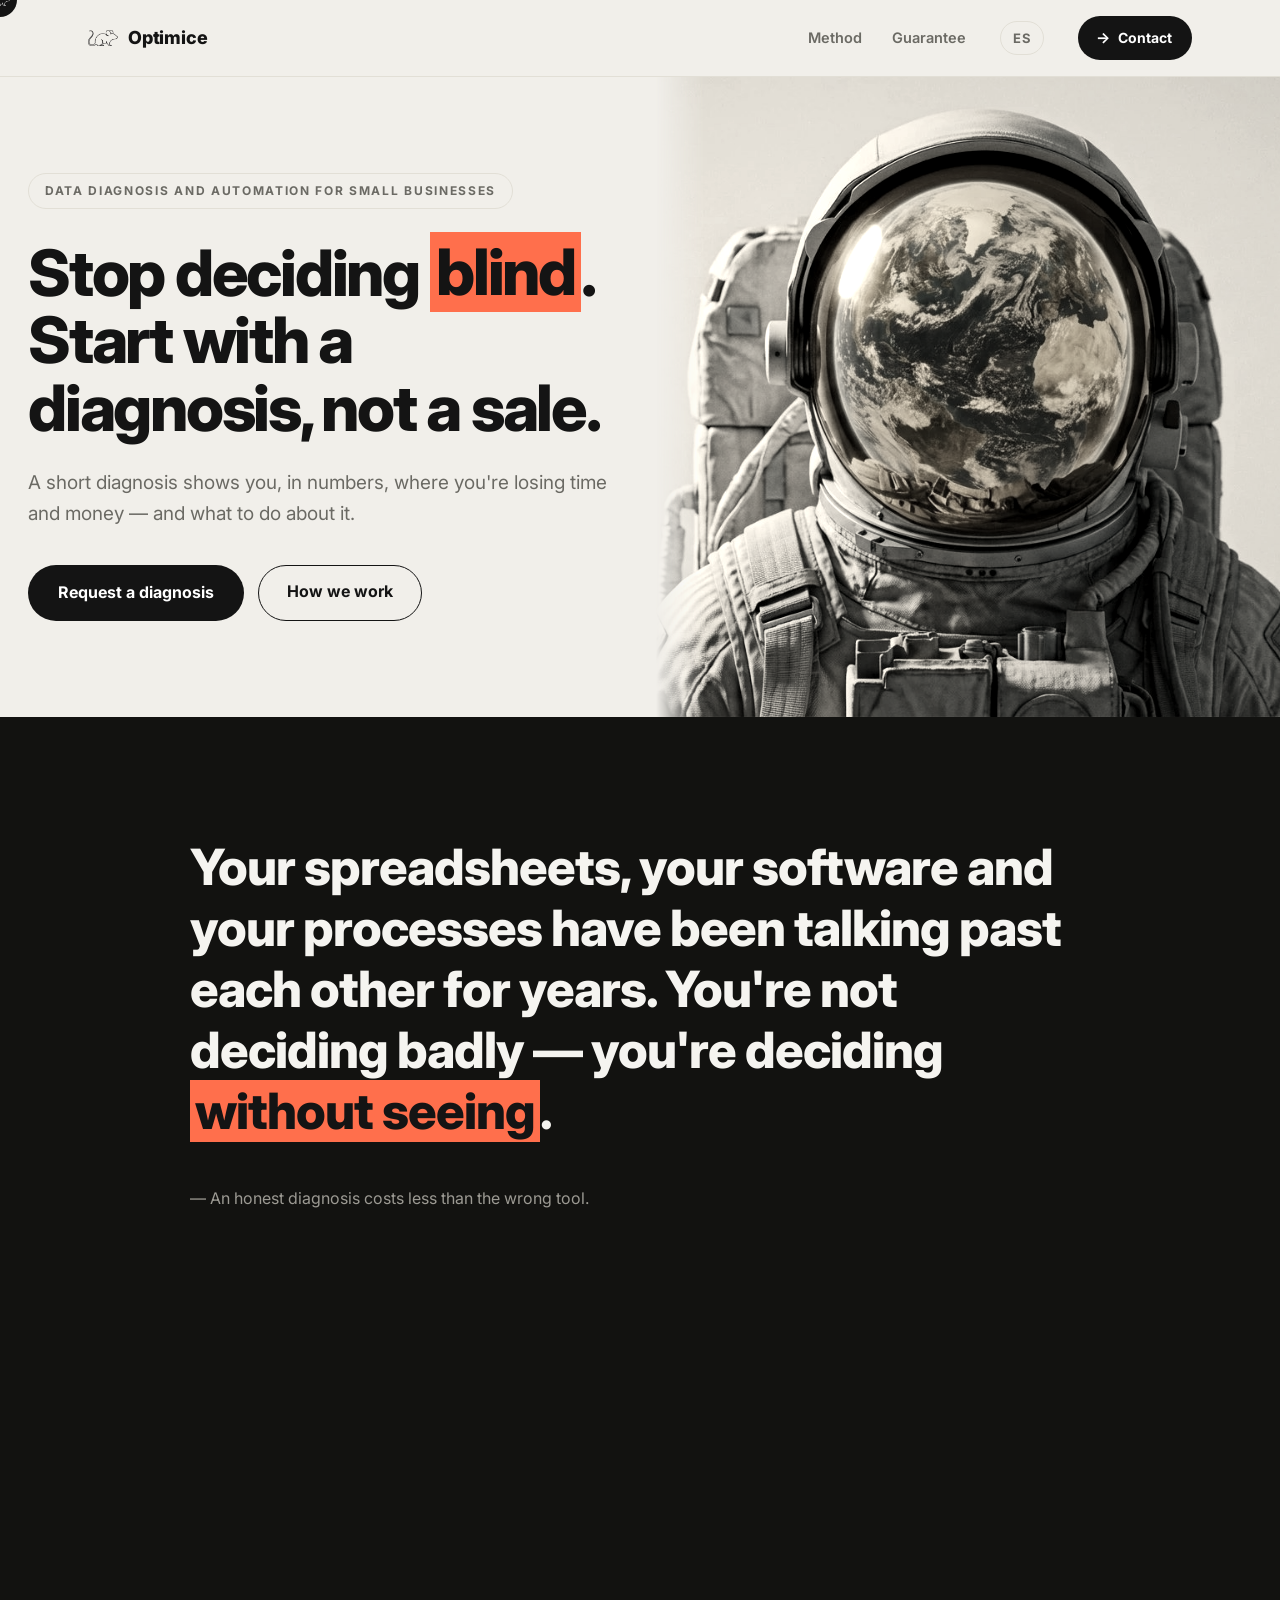
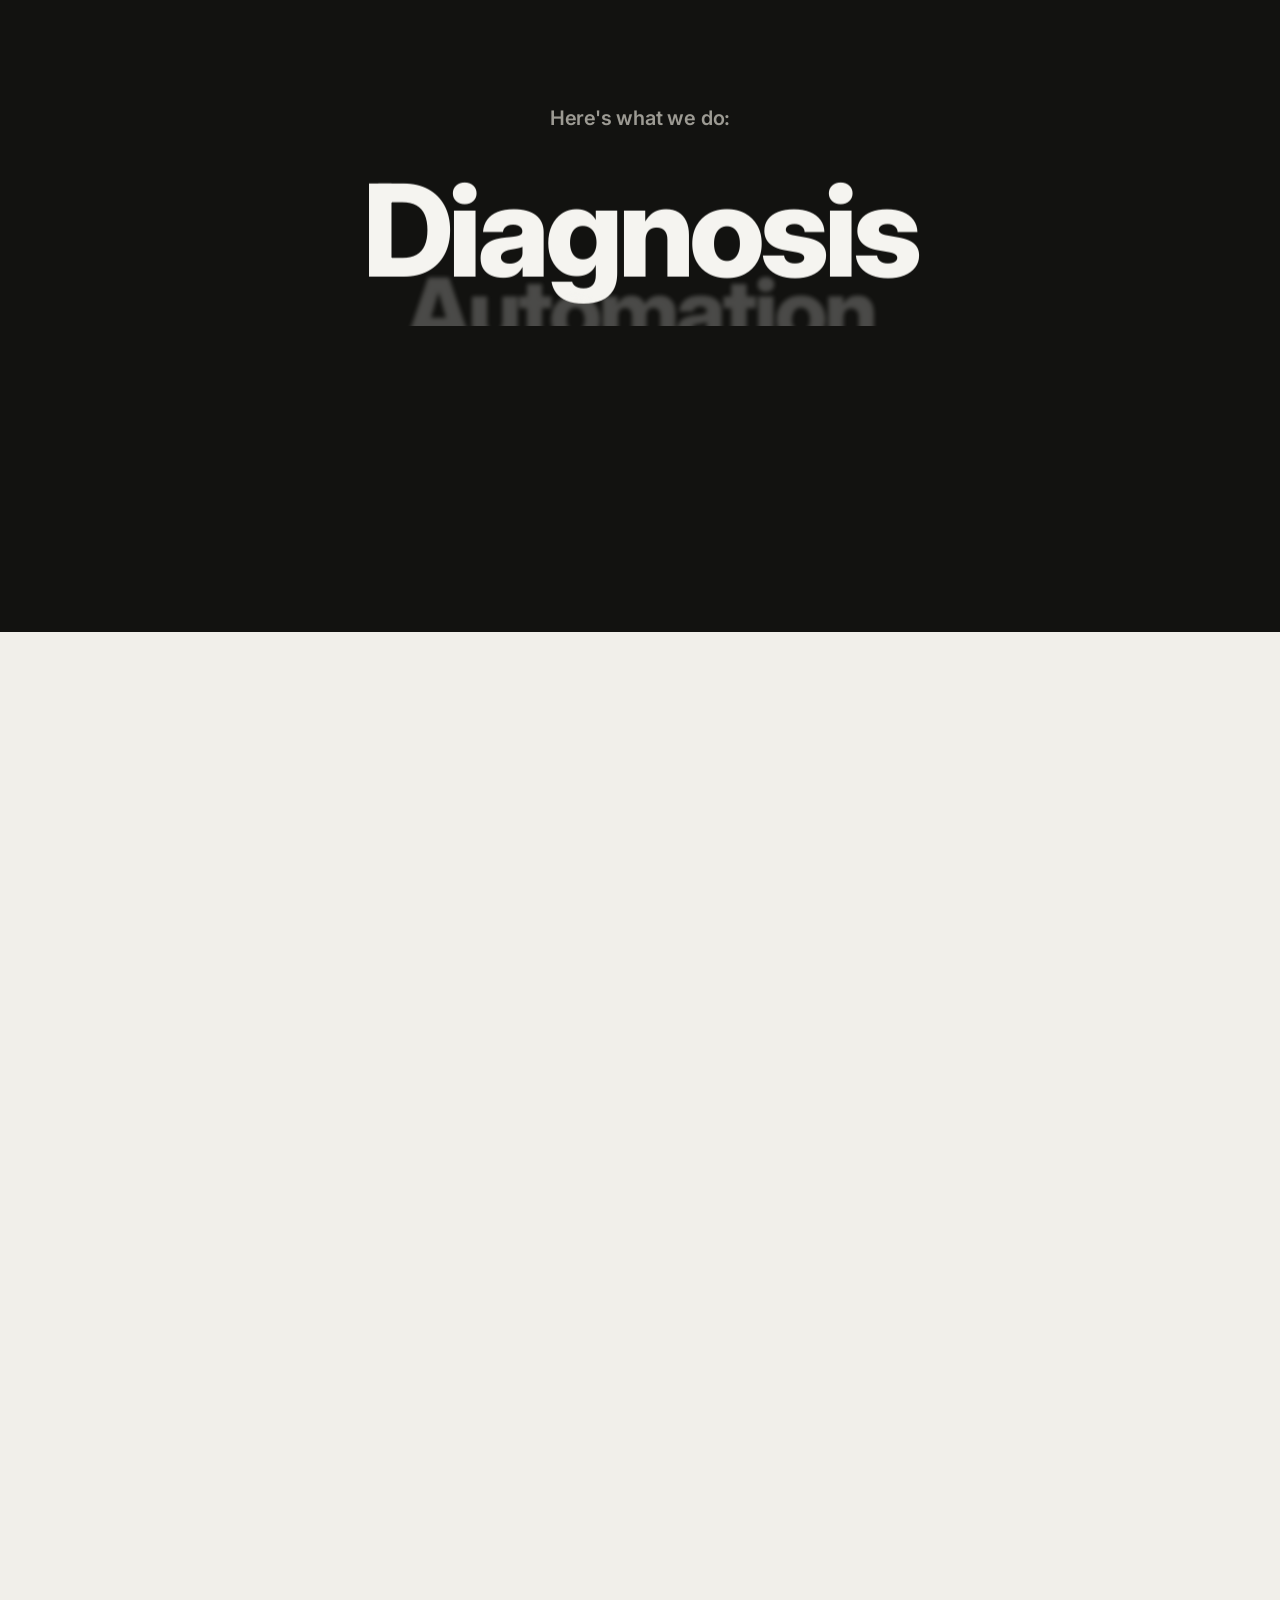
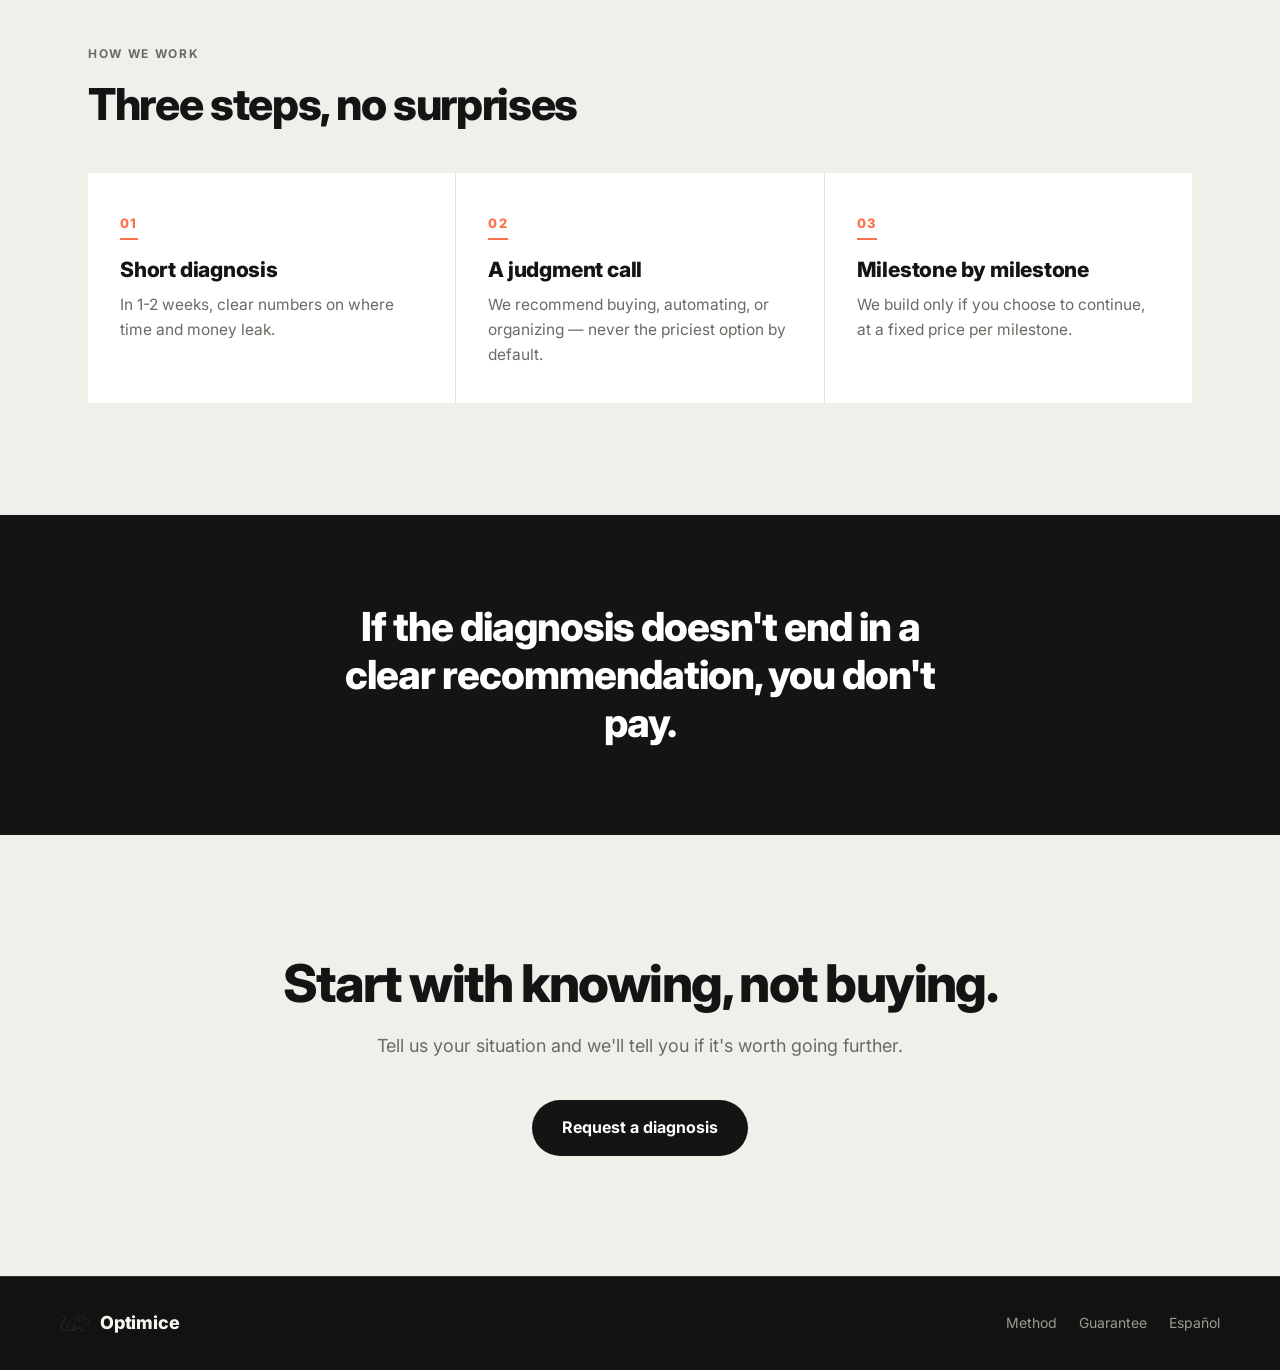
==== en/index.html @ 9dce0c41 "Añadir tema oscuro propio en vez de dejar el auto-invertido del navegador Muchos navegadores móviles" ====
<!DOCTYPE html>
<html lang="en">
<head>
<meta charset="UTF-8">
<meta name="viewport" content="width=device-width, initial-scale=1">
<meta name="color-scheme" content="light dark">
<title>Optimice — decide with data, not guesses</title>
<meta name="description" content="A short diagnosis and data automation for small businesses. We show you, in numbers, where you're losing time and money — and if there's no clear recommendation, you don't pay.">
<link rel="preconnect" href="https://fonts.googleapis.com">
<link rel="preconnect" href="https://fonts.gstatic.com" crossorigin>
<link href="https://fonts.googleapis.com/css2?family=Inter:wght@400;600;800&display=swap" rel="stylesheet">
<link rel="stylesheet" href="../styles.css">
<script src="../script.js" defer></script>
</head>
<body>
<header class="site-header">
  <div class="container header-inner">
    <a class="brand" href="index.html"><img src="../assets/mouse-logo.png" alt=""><span>Optimice</span></a>
    <nav class="nav">
      <div class="nav-links">
        <a href="#method">Method</a>
        <a href="#guarantee">Guarantee</a>
      </div>
      <a class="lang-switch" href="../index.html">ES</a>
      <a class="nav-cta" href="#contact"><span class="arrow">→</span>Contact</a>
    </nav>
  </div>
</header>

<section class="hero">
  <div class="hero-grid">
    <div class="hero-copy-wrap">
      <div class="container">
        <div class="hero-copy">
          <span class="eyebrow">Data diagnosis and automation for small businesses</span>
          <h1>Stop deciding <span class="highlight">blind</span>.<br>Start with a diagnosis, not a sale.</h1>
          <p class="sub">A short diagnosis shows you, in numbers, where you're losing time and money — and what to do about it.</p>
          <div class="hero-ctas">
            <a class="btn" href="#contact">Request a diagnosis</a>
            <a class="btn-outline" href="#method">How we work</a>
          </div>
        </div>
      </div>
    </div>
    <div class="hero-photo-bleed">
      <img class="hero-photo" src="../assets/astronaut.jpg" alt="">
    </div>
  </div>
</section>

<section class="quote">
  <div class="container quote-inner">
    <p class="big">Your spreadsheets, your software and your processes have been talking past each other for years. You're not deciding badly — you're deciding <span class="highlight">without seeing</span>.</p>
    <p class="micro">An honest diagnosis costs less than the wrong tool.</p>
  </div>
</section>

<section class="word-full-scroll">
  <div class="word-full" role="text" aria-label="Here's what we do: Diagnosis, Automation, Judgment, Order, Clear decisions.">
    <p class="word-full-label">Here's what we do:</p>
    <div class="word-full-display" aria-hidden="true">
      <div class="wf-track">
        <span class="wf-item">Diagnosis</span>
        <span class="wf-item">Automation</span>
        <span class="wf-item">Judgment</span>
        <span class="wf-item">Order</span>
        <span class="wf-item">Clear decisions</span>
      </div>
    </div>
  </div>
</section>

<section class="section" id="method">
  <div class="container">
    <p class="kicker">How we work</p>
    <h2>Three steps, no surprises</h2>
    <div class="how-grid">
      <div class="how reveal"><div class="how-n">01</div><h3>Short diagnosis</h3><p>In 1-2 weeks, clear numbers on where time and money leak.</p></div>
      <div class="how reveal"><div class="how-n">02</div><h3>A judgment call</h3><p>We recommend buying, automating, or organizing — never the priciest option by default.</p></div>
      <div class="how reveal"><div class="how-n">03</div><h3>Milestone by milestone</h3><p>We build only if you choose to continue, at a fixed price per milestone.</p></div>
    </div>
  </div>
</section>

<section class="guarantee" id="guarantee">
  <div class="container guarantee-inner">
    <h2>If the diagnosis doesn't end in a clear recommendation, you don't pay.</h2>
  </div>
</section>

<section class="contact" id="contact">
  <div class="container">
    <h2>Start with knowing, not buying.</h2>
    <p class="sub">Tell us your situation and we'll tell you if it's worth going further.</p>
    <a class="btn" href="mailto:CAMBIA-ESTE-EMAIL@optimice.com">Request a diagnosis</a>
  </div>
</section>

<footer class="site-footer">
  <div class="container footer-inner">
    <a class="brand" href="index.html"><img src="../assets/mouse-logo.png" alt=""><span>Optimice</span></a>
    <div class="footer-links">
      <a href="#method">Method</a>
      <a href="#guarantee">Guarantee</a>
      <a href="../index.html">Español</a>
    </div>
  </div>
</footer>

<div class="float-bar float-hidden" id="float-bar">
  <a class="float-btn float-btn-primary" href="https://calendar.app.google/JsAp8YLcphyeCLzh8" target="_blank" rel="noopener"><span class="cta-ico">📅</span>Book a call</a>
  <a class="float-btn float-btn-secondary" href="https://www.linkedin.com/company/CAMBIA-ESTE-PERFIL" target="_blank" rel="noopener"><span class="cta-ico">in</span>LinkedIn</a>
</div>
</body>
</html>
---- styles.css ----
/* Optimice — diagnóstico y automatización de datos para pymes
   Paleta inspirada en b-ta.ai: gris cálido plano, negro casi puro, un único acento coral.
   Sin degradados. Tipografía enorme. Marcador de color en frases clave (no subrayado real,
   efecto "highlighter"). */
:root{
  --paper:#F1EFEA;
  --white:#FFFFFF;
  --ink:#141414;
  --text-mid:#6B6A64;
  --coral:#FF6F4C;
  --coral-ink:#141414;
  --dark:#121210;
  --on-dark:#F5F4F0;
  --on-dark-mid:#9C9A93;
  --line:#E2DFD6;
  --line-dark:rgba(245,244,240,.14);
  --coral-hover:#E85B3A;
  --dark-card:#1C1A17;
}
*{margin:0;padding:0;box-sizing:border-box}
html{-webkit-text-size-adjust:100%;scroll-behavior:smooth;color-scheme:light dark}
body{font-family:"Inter",system-ui,-apple-system,sans-serif;background:var(--paper);color:var(--ink);line-height:1.6;font-size:17px}
a{color:inherit;text-decoration:none}
img{max-width:100%;display:block}
.container{max-width:1160px;margin:0 auto;padding:0 28px}
.highlight{background:var(--coral);color:var(--coral-ink);padding:.02em .1em;box-decoration-break:clone;-webkit-box-decoration-break:clone}

/* ---------- Header ---------- */
.site-header{position:sticky;top:0;z-index:50;background:var(--paper);border-bottom:1px solid var(--line)}
.header-inner{display:flex;align-items:center;justify-content:space-between;height:76px}
.brand{display:flex;align-items:center;gap:10px;font-weight:800;font-size:18px;letter-spacing:-.01em}
.brand img{width:30px;height:auto}
.nav{display:flex;align-items:center;gap:34px}
.nav-links{display:flex;gap:30px}
.nav-links a{font-weight:600;font-size:14.5px;color:var(--text-mid)}
.nav-links a:hover{color:var(--ink)}
.lang-switch{font-weight:700;font-size:13px;letter-spacing:.03em;color:var(--text-mid);border:1.5px solid var(--line);border-radius:999px;padding:6px 12px}
.lang-switch:hover{border-color:var(--ink);color:var(--ink)}
.nav-cta{display:flex;align-items:center;gap:8px;background:var(--ink);color:var(--white);font-weight:700;font-size:14px;padding:10px 20px 10px 18px;border-radius:999px;transition:background .2s}
.nav-cta:hover{background:var(--coral);color:var(--coral-ink)}
.nav-cta .arrow{font-size:15px}

/* ---------- Botones ---------- */
.btn{display:inline-block;background:var(--ink);color:#fff;font-weight:700;font-size:16px;padding:15px 30px;border-radius:999px;transition:background .2s,transform .2s cubic-bezier(.16,1,.3,1)}
.btn:hover{background:var(--coral);color:var(--coral-ink)}
.btn-outline{display:inline-block;font-weight:700;font-size:16px;padding:13.5px 28px;border-radius:999px;border:1.5px solid var(--ink);color:var(--ink);transition:background .2s,color .2s}
.btn-outline:hover{background:var(--ink);color:#fff}

/* ---------- Hero ---------- */
.hero{overflow:hidden}
.hero-grid{display:grid;grid-template-columns:minmax(0,1.05fr) minmax(360px,1fr);align-items:stretch;min-height:640px}
.hero-copy-wrap{display:flex;align-items:center;padding:64px 0}
.hero-copy{max-width:600px}
.eyebrow{display:inline-block;font-size:12px;font-weight:700;letter-spacing:.14em;text-transform:uppercase;color:var(--text-mid);border:1.5px solid var(--line);border-radius:999px;padding:7px 16px;margin-bottom:30px}
.hero h1{font-weight:800;font-size:64px;line-height:1.06;letter-spacing:-.035em;margin-bottom:26px}
.hero .sub{font-size:19px;color:var(--text-mid);max-width:50ch;margin-bottom:36px}
.hero-ctas{display:flex;gap:14px;flex-wrap:wrap}
.hero-photo-bleed{position:relative;overflow:hidden;background:var(--paper)}
.hero-photo{width:100%;height:100%;object-fit:cover;position:absolute;inset:0;filter:grayscale(.85) sepia(.15) contrast(1.08) brightness(1.03);
  mask-image:linear-gradient(to right,transparent 0,black 48px);-webkit-mask-image:linear-gradient(to right,transparent 0,black 48px)}

/* ---------- Cursor personalizado: logotipo circular del ratón ---------- */
.cursor-logo{position:fixed;top:0;left:0;pointer-events:none;z-index:9997;width:34px;height:34px;border-radius:50%;
  transform:translate(-50%,-50%);background:var(--ink);
  transition:transform .3s cubic-bezier(.34,1.56,.64,1),background .2s,width .25s,height .25s}
.cursor-logo::after{content:"";position:absolute;inset:7px;background-color:#fff;
  -webkit-mask:url("assets/mouse-logo.png") center/contain no-repeat;mask:url("assets/mouse-logo.png") center/contain no-repeat;
  transition:background-color .2s}
.cursor-logo.on-dark{background:var(--coral)}
.cursor-logo.on-dark::after{background-color:var(--ink)}
.cursor-logo.hovering{transform:translate(-50%,-50%) scale(1.7) rotate(-10deg)}
body.has-custom-cursor,body.has-custom-cursor a,body.has-custom-cursor button{cursor:none}

/* ---------- Sección oscura: frase-cita ---------- */
.quote{background:var(--dark);color:var(--on-dark)}
.quote-inner{padding:120px 0;max-width:900px}
.quote p.big{font-weight:800;font-size:clamp(30px,4.4vw,50px);line-height:1.22;letter-spacing:-.02em;margin-bottom:44px}
.quote .micro{font-size:16px;color:var(--on-dark-mid);max-width:56ch}
.quote .micro::before{content:"— "}

/* ---------- Carrusel de palabras a pantalla completa (scrubbing con el scroll) ---------- */
.word-full-scroll{height:200vh;position:relative}
.word-full{position:sticky;top:0;height:100vh;height:100dvh;background:var(--dark);color:var(--on-dark);display:flex;flex-direction:column;
  align-items:center;justify-content:center;text-align:center;overflow:hidden;padding:88px 24px 24px}
.word-full-label{font-size:clamp(15px,2vw,20px);font-weight:600;color:var(--on-dark-mid);letter-spacing:-.01em;margin-bottom:2px}
.word-full-display{position:relative;width:100%;height:min(24vh,190px);overflow:hidden}
.wf-track{position:relative;width:100%;height:100%}
.wf-item{position:absolute;left:0;right:0;top:50%;text-align:center;white-space:nowrap;font-weight:800;letter-spacing:-.04em;
  font-size:clamp(42px,11vw,130px);color:var(--on-dark);will-change:transform,opacity,filter}
.word-full.wf-static .wf-item{transform:translateY(-50%) !important;opacity:1 !important;filter:none !important}
.word-full.wf-static .wf-item:not(:first-child){display:none}

/* ---------- Secciones ---------- */
.section{padding:112px 0}
.section.alt{background:var(--white);border-top:1px solid var(--line);border-bottom:1px solid var(--line)}
.kicker{font-size:12px;font-weight:700;letter-spacing:.14em;text-transform:uppercase;color:var(--text-mid);margin-bottom:16px}
.section h2{font-weight:800;font-size:44px;letter-spacing:-.03em;line-height:1.14;margin-bottom:16px;max-width:20ch}

/* ---------- Método ---------- */
.how-grid{display:grid;grid-template-columns:repeat(3,1fr);gap:1px;margin-top:44px;background:var(--line)}
.how{background:#fff;padding:36px 32px}
.how-n{display:inline-block;font-weight:800;font-size:13px;letter-spacing:.1em;color:var(--coral);margin-bottom:16px;
  border-bottom:2px solid var(--coral);padding-bottom:4px}
.how h3{font-weight:800;font-size:21px;letter-spacing:-.01em;margin-bottom:10px;line-height:1.3}
.how p{font-size:15.5px;color:var(--text-mid)}

/* ---------- Garantía ---------- */
.guarantee{background:var(--ink);color:var(--white)}
.guarantee-inner{padding:88px 0;text-align:center}
.guarantee h2{font-weight:800;font-size:clamp(28px,3.6vw,40px);letter-spacing:-.025em;line-height:1.2;max-width:22ch;margin:0 auto}

/* ---------- Contacto ---------- */
.contact{padding:120px 0;text-align:center}
.contact h2{font-weight:800;font-size:clamp(34px,4.6vw,52px);letter-spacing:-.03em;line-height:1.12;margin-bottom:18px}
.contact .sub{font-size:18px;color:var(--text-mid);margin-bottom:40px;max-width:52ch;margin-left:auto;margin-right:auto}

/* ---------- Footer ---------- */
.site-footer{background:var(--dark);color:var(--on-dark-mid);border-top:1px solid var(--line-dark)}
.footer-inner{display:flex;align-items:center;justify-content:space-between;gap:20px;padding:32px 0;font-size:14px;flex-wrap:wrap}
.footer-inner .brand{color:var(--on-dark)}
.footer-links{display:flex;gap:22px}
.footer-links a:hover{color:var(--on-dark)}

/* ---------- Barra flotante (siempre visible: llamada + LinkedIn) ---------- */
.float-bar{position:fixed;left:50%;bottom:20px;transform:translateX(-50%);z-index:60;display:flex;gap:8px;
  background:rgba(18,18,16,.72);backdrop-filter:blur(16px) saturate(160%);-webkit-backdrop-filter:blur(16px) saturate(160%);
  border:1px solid rgba(255,255,255,.14);padding:7px;border-radius:999px;box-shadow:0 12px 32px -10px rgba(0,0,0,.5);
  transition:opacity .3s ease,transform .3s ease}
.float-bar.float-hidden{opacity:0;transform:translateX(-50%) translateY(16px);pointer-events:none}
.float-btn{display:flex;align-items:center;gap:7px;padding:11px 18px;border-radius:999px;font-weight:700;font-size:14px;white-space:nowrap;transition:background .2s,color .2s,transform .2s}
.float-btn-primary{background:var(--coral);color:var(--coral-ink);box-shadow:0 4px 16px -4px rgba(255,111,76,.55)}
.float-btn-primary:hover{background:var(--coral-hover);color:var(--coral-ink);transform:translateY(-1px)}
.float-btn-secondary{color:var(--on-dark)}
.float-btn-secondary:hover{background:rgba(255,255,255,.12);color:#fff}
.float-btn .cta-ico{font-size:14px;width:20px;height:20px;border-radius:50%;display:flex;align-items:center;justify-content:center}
.float-btn-secondary .cta-ico{border:1.5px solid rgba(255,255,255,.4);font-size:11px}

/* ---------- Reveal / transición de sección ---------- */
.reveal{opacity:0;transform:translateY(22px) scale(.985);filter:blur(4px);transition:opacity .7s cubic-bezier(.16,1,.3,1),transform .7s cubic-bezier(.16,1,.3,1),filter .7s cubic-bezier(.16,1,.3,1)}
.reveal.in{opacity:1;transform:none;filter:blur(0)}
.sec-fade{opacity:0;transform:translateY(34px) scale(.978);transition:opacity 1s cubic-bezier(.16,1,.3,1),transform 1s cubic-bezier(.16,1,.3,1)}
.sec-fade.sec-in{opacity:1;transform:none}

@media (prefers-reduced-motion:reduce){
  .reveal{opacity:1;transform:none;filter:none;transition:none}
  .sec-fade{opacity:1;transform:none;transition:none}
  .btn,.btn-outline{transition:none}
}

/* ---------- Responsive ---------- */
@media (max-width:900px){
  .hero-grid{grid-template-columns:1fr 34%;min-height:460px}
  .hero-copy-wrap{padding:48px 0}
  .hero h1{font-size:42px}
  .hero-photo{object-position:38% center}
  .how-grid{grid-template-columns:1fr 1fr}
  .nav-links{display:none}
}
@media (max-width:680px){
  .hero-grid{grid-template-columns:1fr 34%;min-height:400px}
  .hero-copy-wrap{padding:36px 0}
  .hero h1{font-size:32px}
  .hero .sub{font-size:16px}
  .hero-ctas{flex-direction:column;align-items:flex-start}
  .section{padding:64px 0}
  .section h2{font-size:28px}
  .how-grid{grid-template-columns:1fr}
  .quote-inner{padding:72px 0}
  .quote p.big{font-size:26px}
  .contact{padding:72px 0}
  .contact h2{font-size:30px}
  .guarantee-inner{padding:56px 0}
}

/* ---------- Modo oscuro (tema propio, no el auto-invertido del navegador) ---------- */
@media (prefers-color-scheme:dark){
  body{background:var(--dark);color:var(--on-dark)}
  .site-header{background:var(--dark);border-bottom-color:var(--line-dark)}
  .nav-links a{color:var(--on-dark-mid)}
  .nav-links a:hover{color:var(--on-dark)}
  .lang-switch{border-color:var(--line-dark);color:var(--on-dark-mid)}
  .lang-switch:hover{border-color:var(--on-dark);color:var(--on-dark)}
  .nav-cta{background:var(--on-dark);color:var(--ink)}
  .nav-cta:hover{background:var(--coral);color:var(--coral-ink)}
  .btn{background:var(--on-dark);color:var(--ink)}
  .btn:hover{background:var(--coral);color:var(--coral-ink)}
  .btn-outline{border-color:var(--line-dark);color:var(--on-dark)}
  .btn-outline:hover{background:var(--on-dark);color:var(--ink)}
  .eyebrow{border-color:var(--line-dark);color:var(--on-dark-mid)}
  .hero .sub{color:var(--on-dark-mid)}
  .hero-photo-bleed{background:var(--dark)}
  .section.alt{background:var(--dark-card);border-top-color:var(--line-dark);border-bottom-color:var(--line-dark)}
  .kicker{color:var(--on-dark-mid)}
  .how-grid{background:var(--line-dark)}
  .how{background:var(--dark-card)}
  .how p{color:var(--on-dark-mid)}
  .guarantee{background:var(--dark-card)}
  .contact .sub{color:var(--on-dark-mid)}
  .site-footer{background:var(--dark)}
  .cursor-logo{background:var(--on-dark)}
  .cursor-logo::after{background-color:var(--ink)}
  .cursor-logo.on-dark::after{background-color:var(--ink)}
}
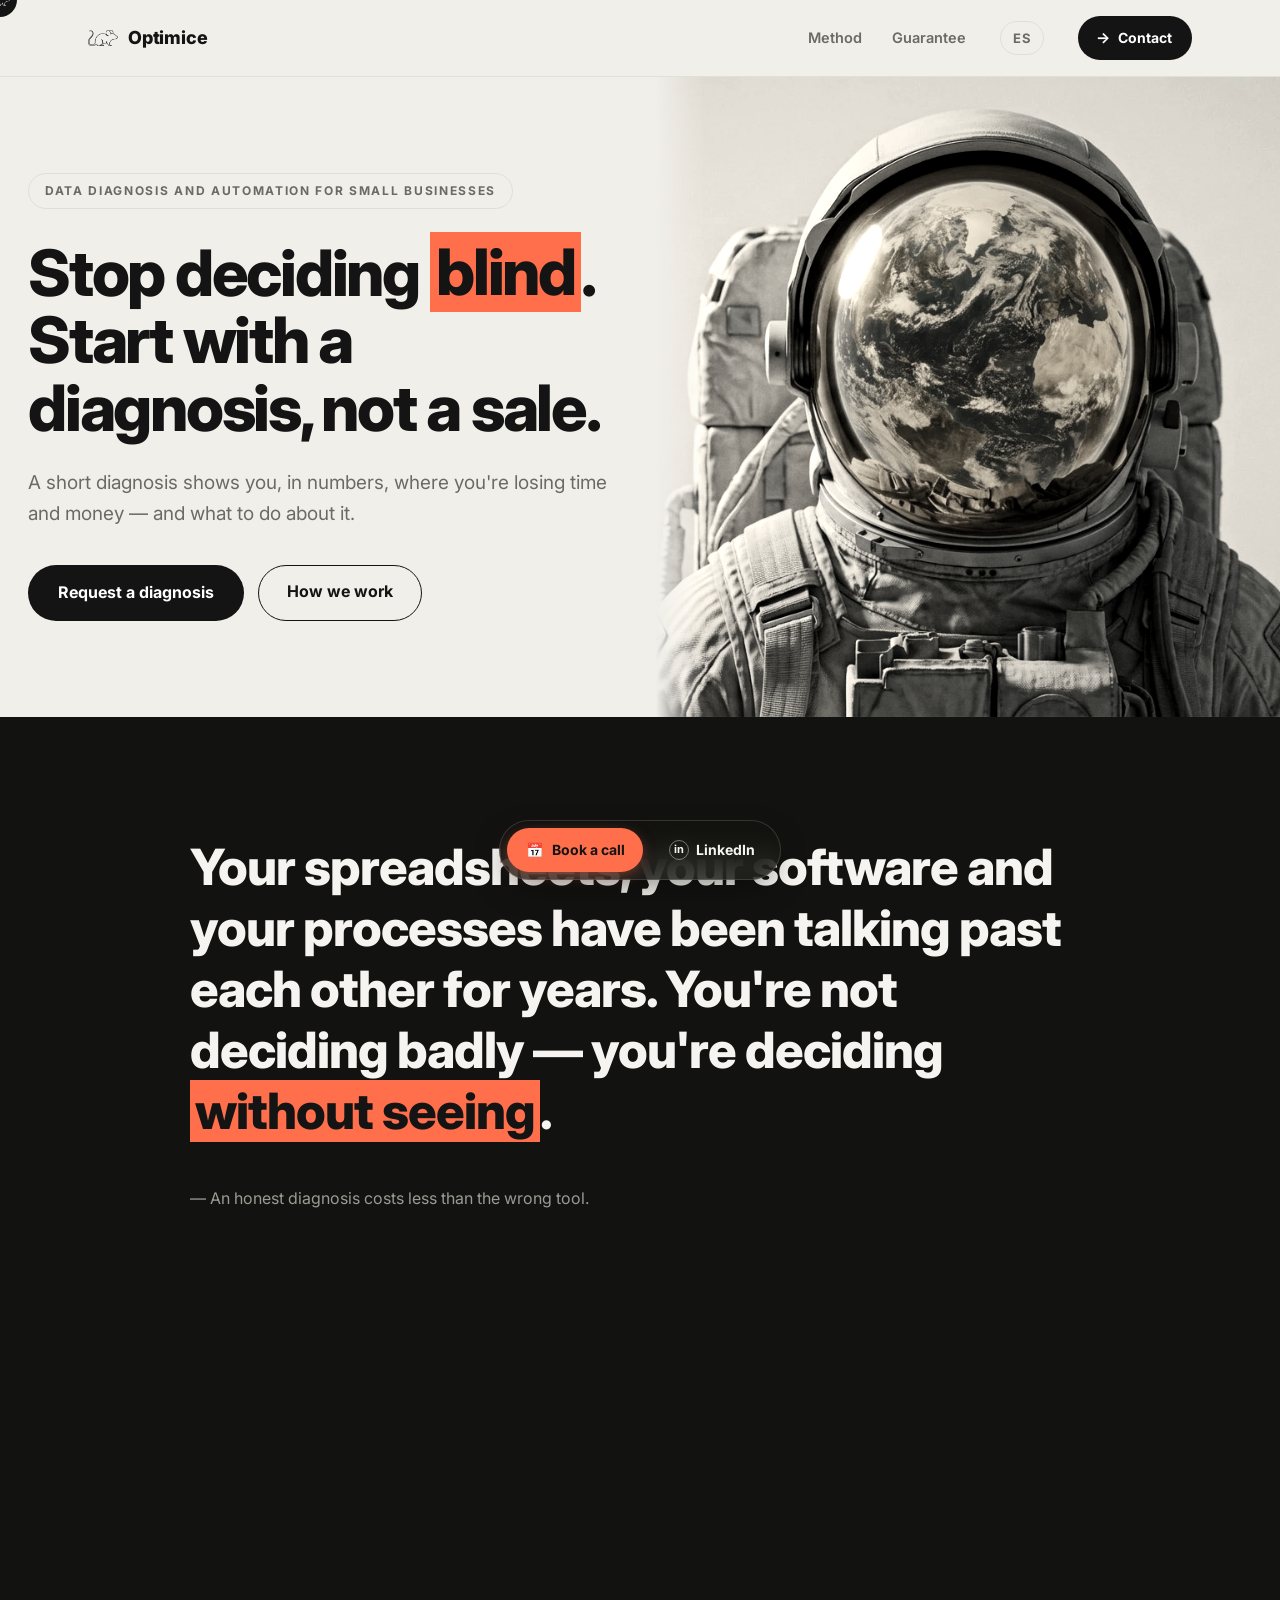
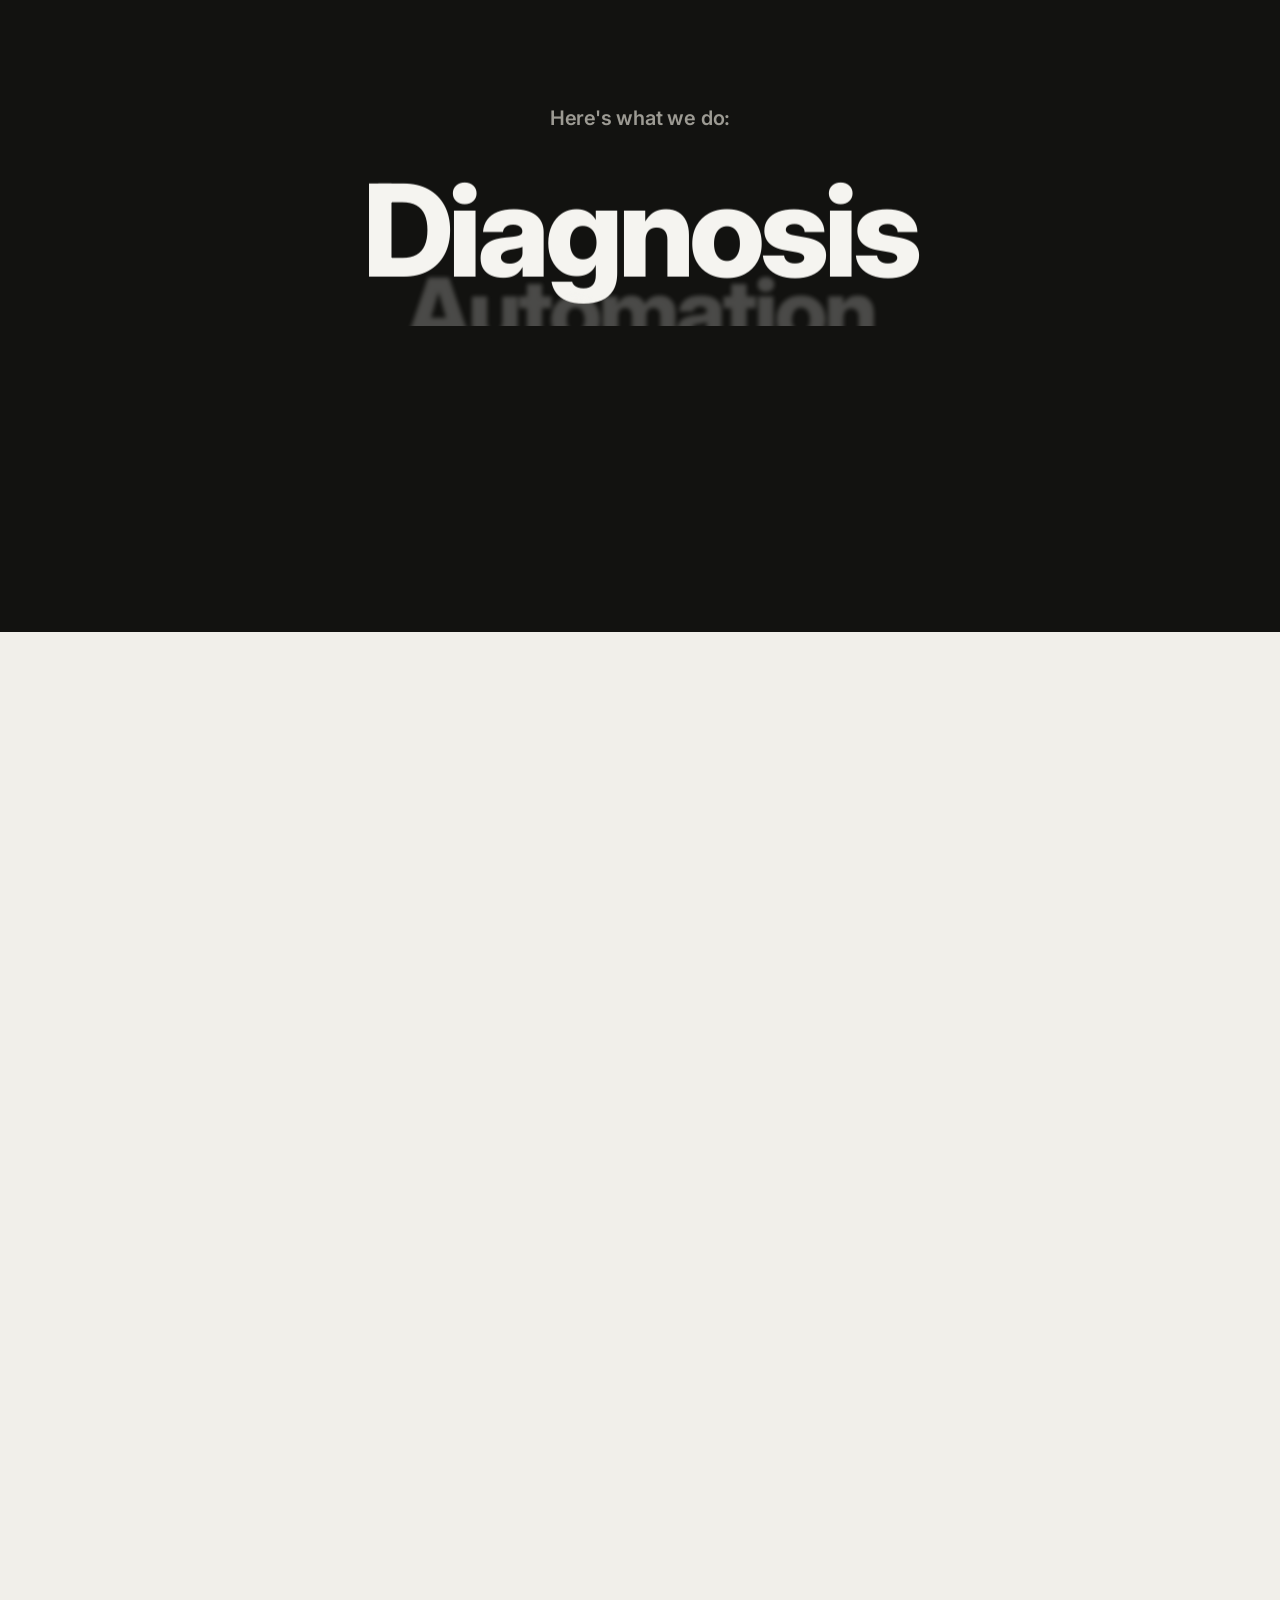
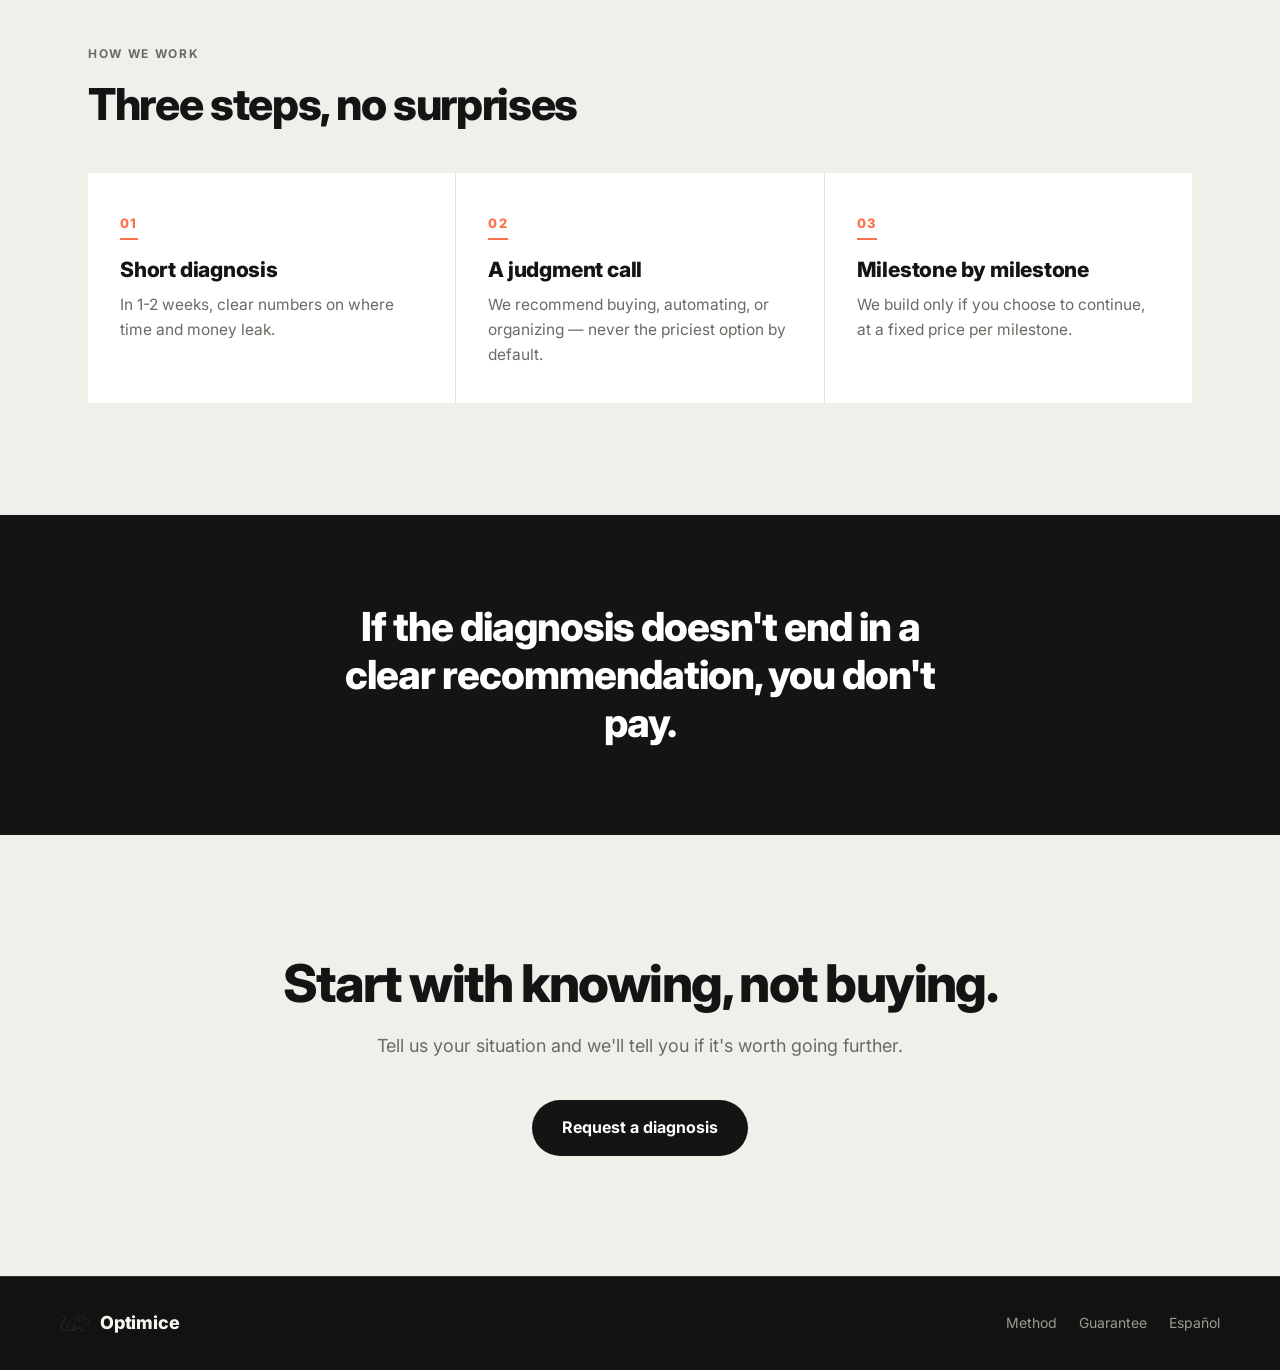
==== commit 32194874: "Forzar tema claro siempre (quitar modo oscuro) con color-scheme:only light Decisión de Alberto: la w" ====
--- a/en/index.html
+++ b/en/index.html
@@ -3,7 +3,7 @@
 <head>
 <meta charset="UTF-8">
 <meta name="viewport" content="width=device-width, initial-scale=1">
-<meta name="color-scheme" content="light dark">
+<meta name="color-scheme" content="only light">
 <title>Optimice — decide with data, not guesses</title>
 <meta name="description" content="A short diagnosis and data automation for small businesses. We show you, in numbers, where you're losing time and money — and if there's no clear recommendation, you don't pay.">
 <link rel="preconnect" href="https://fonts.googleapis.com">
--- a/styles.css
+++ b/styles.css
@@ -15,10 +15,9 @@
   --line:#E2DFD6;
   --line-dark:rgba(245,244,240,.14);
   --coral-hover:#E85B3A;
-  --dark-card:#1C1A17;
 }
 *{margin:0;padding:0;box-sizing:border-box}
-html{-webkit-text-size-adjust:100%;scroll-behavior:smooth;color-scheme:light dark}
+html{-webkit-text-size-adjust:100%;scroll-behavior:smooth;color-scheme:only light}
 body{font-family:"Inter",system-ui,-apple-system,sans-serif;background:var(--paper);color:var(--ink);line-height:1.6;font-size:17px}
 a{color:inherit;text-decoration:none}
 img{max-width:100%;display:block}
@@ -171,33 +170,3 @@
   .contact h2{font-size:30px}
   .guarantee-inner{padding:56px 0}
 }
-
-/* ---------- Modo oscuro (tema propio, no el auto-invertido del navegador) ---------- */
-@media (prefers-color-scheme:dark){
-  body{background:var(--dark);color:var(--on-dark)}
-  .site-header{background:var(--dark);border-bottom-color:var(--line-dark)}
-  .nav-links a{color:var(--on-dark-mid)}
-  .nav-links a:hover{color:var(--on-dark)}
-  .lang-switch{border-color:var(--line-dark);color:var(--on-dark-mid)}
-  .lang-switch:hover{border-color:var(--on-dark);color:var(--on-dark)}
-  .nav-cta{background:var(--on-dark);color:var(--ink)}
-  .nav-cta:hover{background:var(--coral);color:var(--coral-ink)}
-  .btn{background:var(--on-dark);color:var(--ink)}
-  .btn:hover{background:var(--coral);color:var(--coral-ink)}
-  .btn-outline{border-color:var(--line-dark);color:var(--on-dark)}
-  .btn-outline:hover{background:var(--on-dark);color:var(--ink)}
-  .eyebrow{border-color:var(--line-dark);color:var(--on-dark-mid)}
-  .hero .sub{color:var(--on-dark-mid)}
-  .hero-photo-bleed{background:var(--dark)}
-  .section.alt{background:var(--dark-card);border-top-color:var(--line-dark);border-bottom-color:var(--line-dark)}
-  .kicker{color:var(--on-dark-mid)}
-  .how-grid{background:var(--line-dark)}
-  .how{background:var(--dark-card)}
-  .how p{color:var(--on-dark-mid)}
-  .guarantee{background:var(--dark-card)}
-  .contact .sub{color:var(--on-dark-mid)}
-  .site-footer{background:var(--dark)}
-  .cursor-logo{background:var(--on-dark)}
-  .cursor-logo::after{background-color:var(--ink)}
-  .cursor-logo.on-dark::after{background-color:var(--ink)}
-}
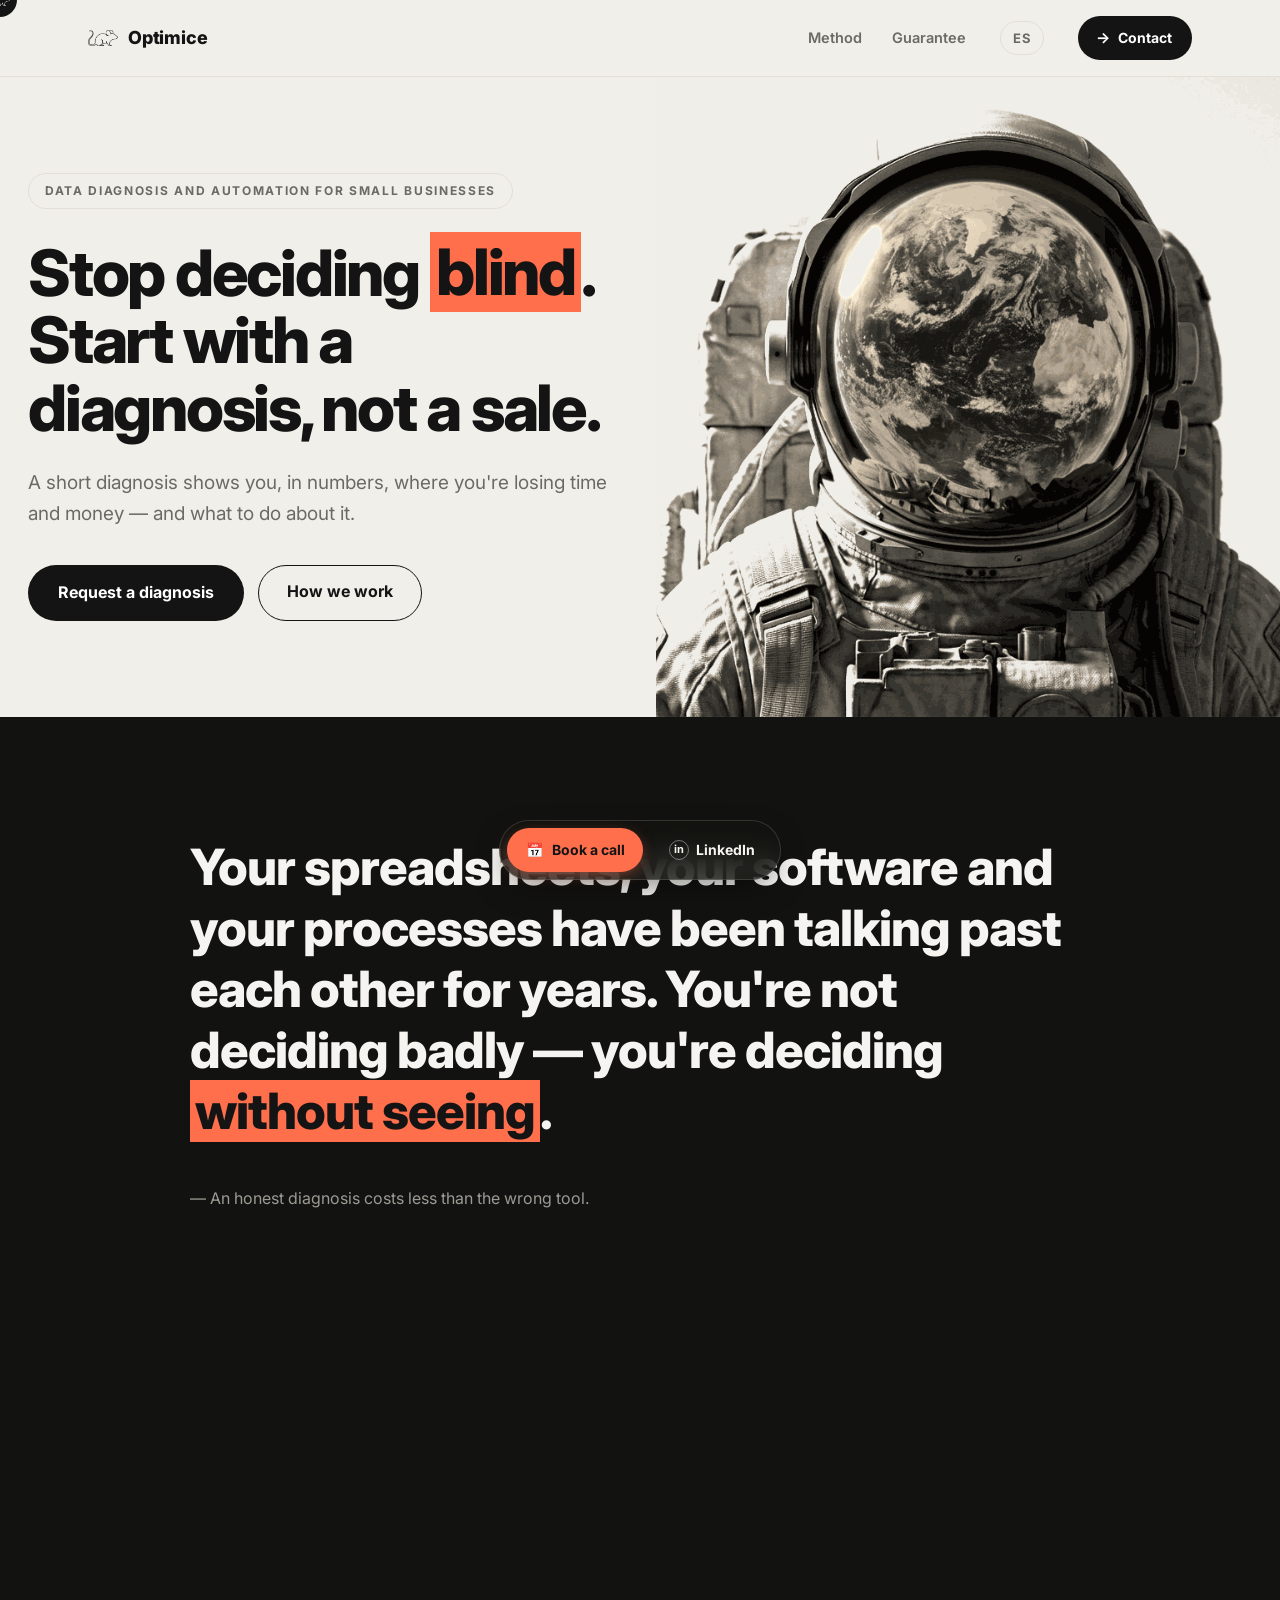
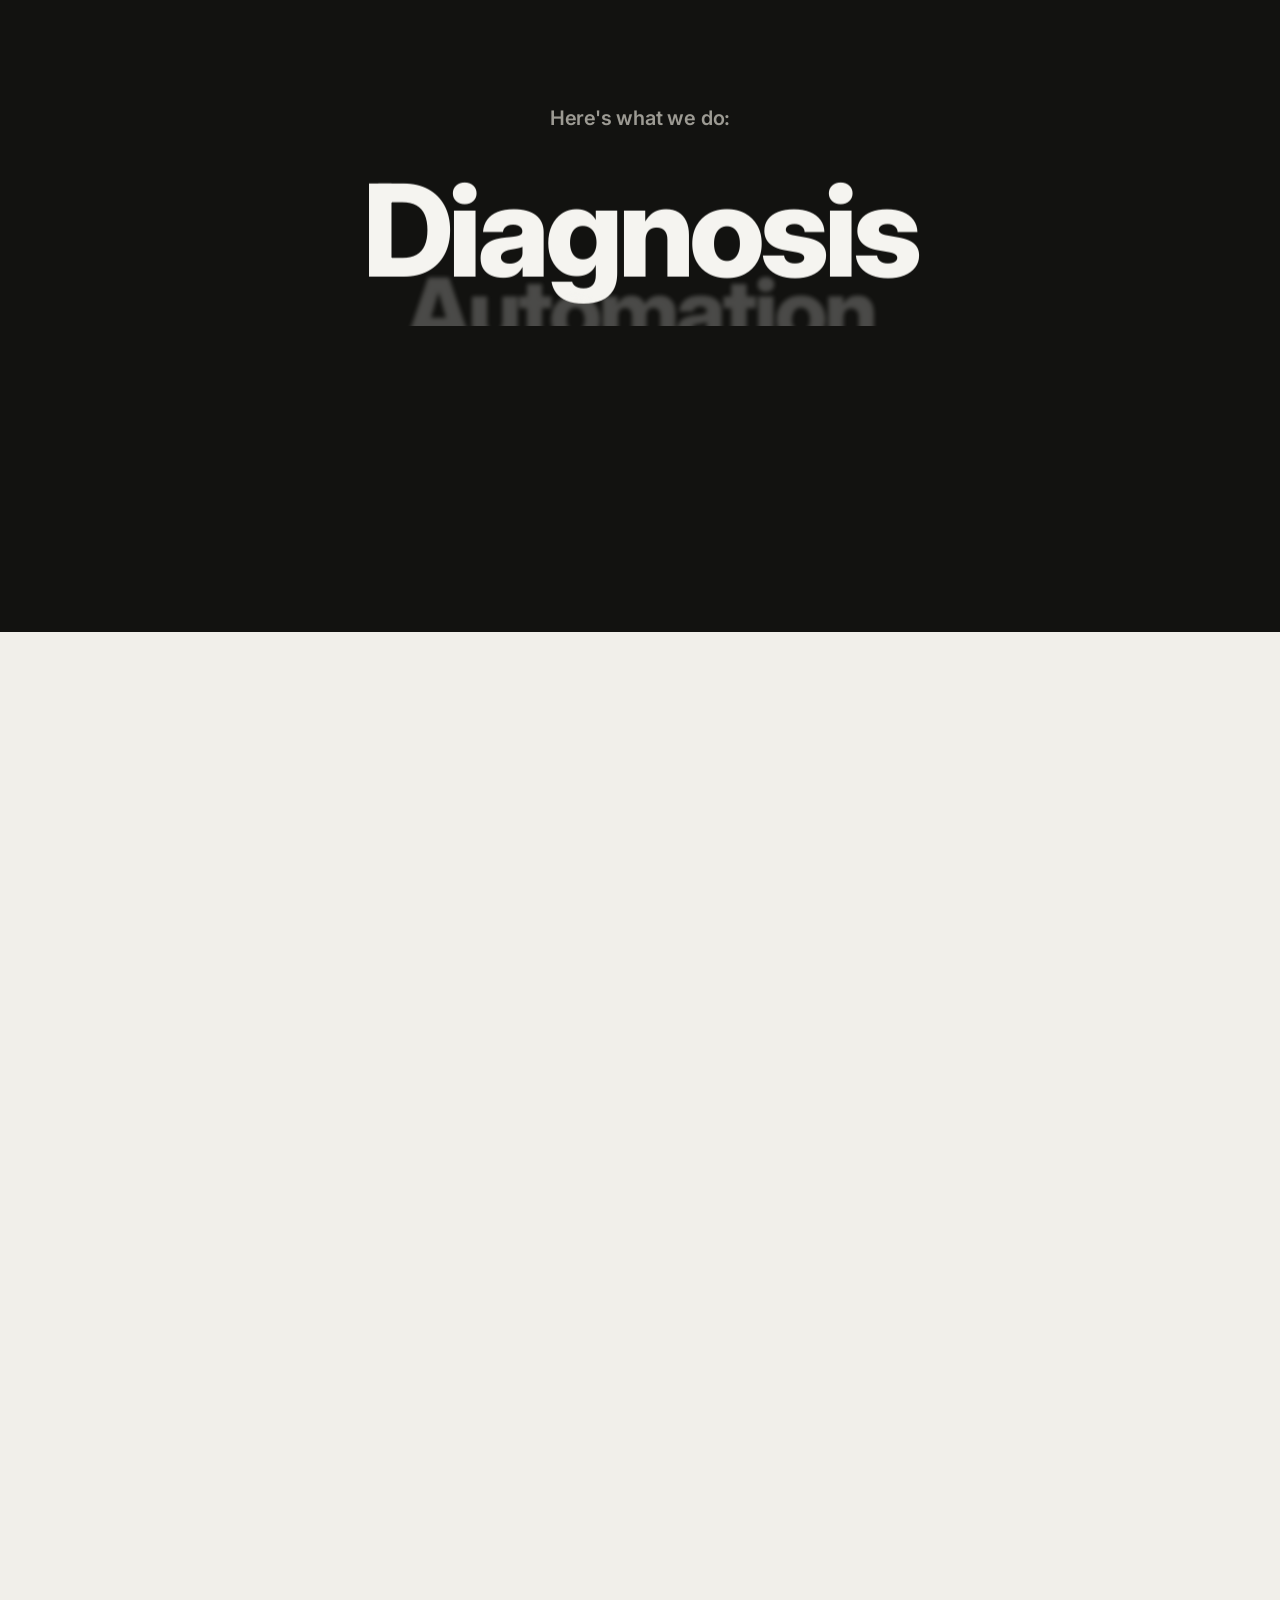
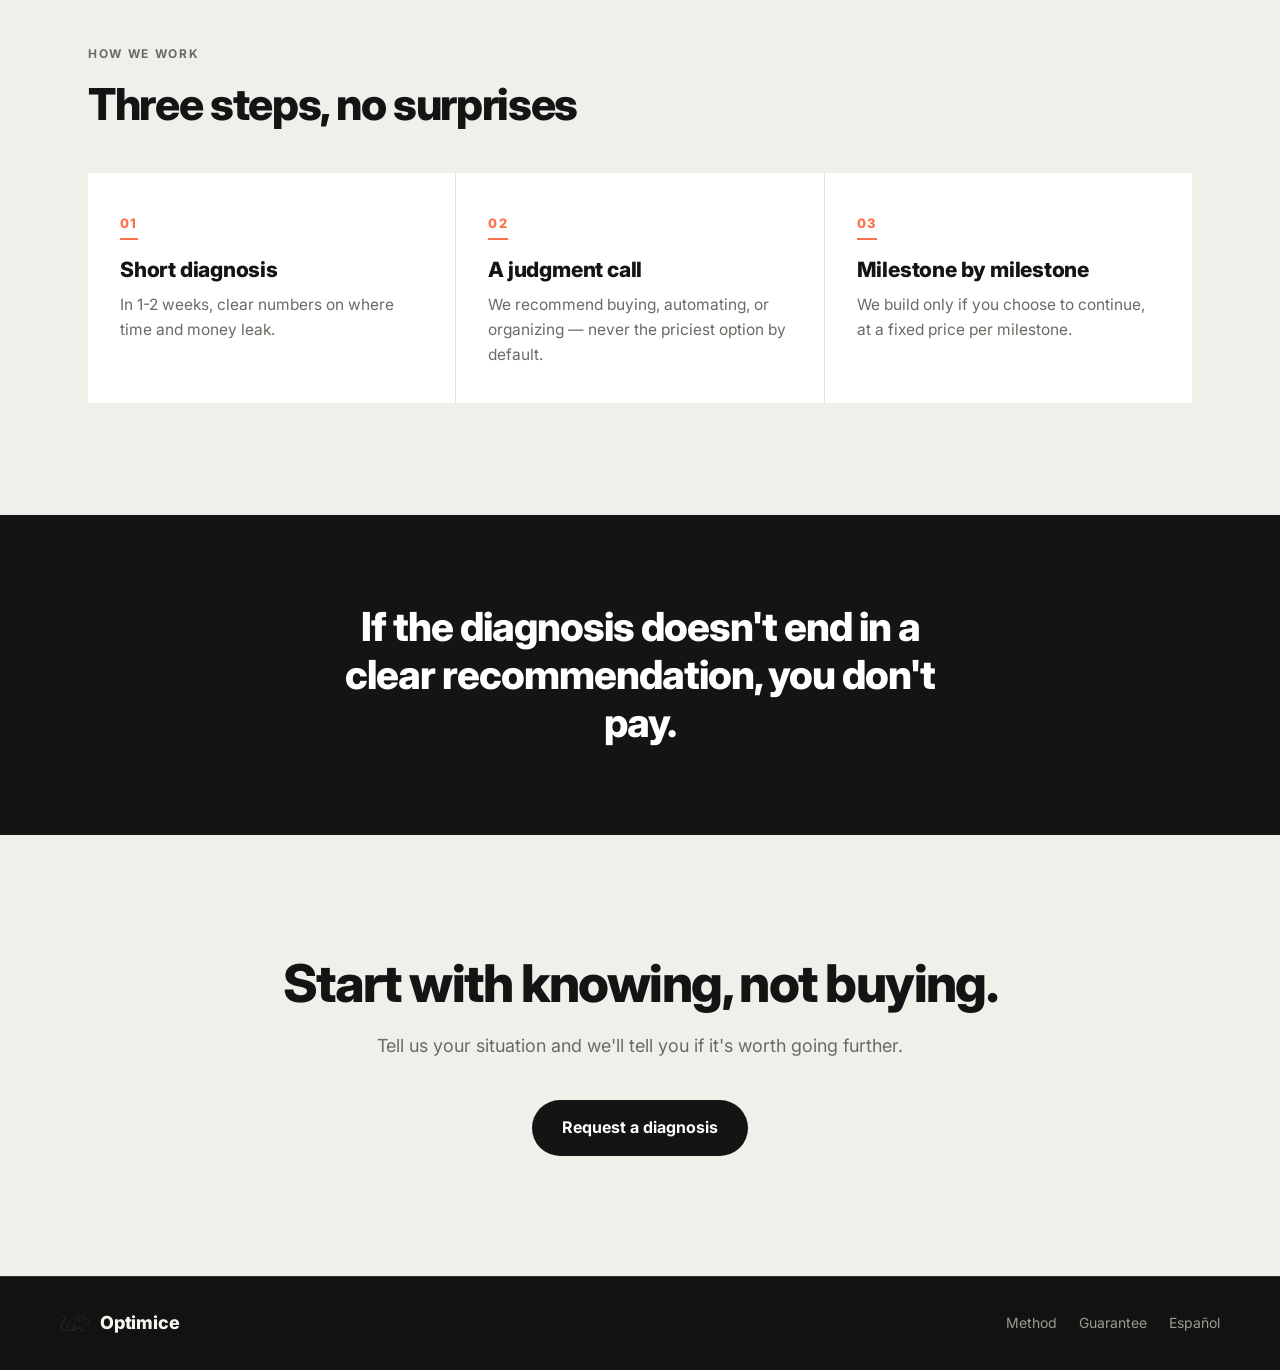
==== commit 67c0f72b: "Hero: astronauta recortado sobre beige homogéneo, sin degradado ni caja El usuario pidió eliminar el" ====
--- a/en/index.html
+++ b/en/index.html
@@ -43,7 +43,7 @@
       </div>
     </div>
     <div class="hero-photo-bleed">
-      <img class="hero-photo" src="../assets/astronaut.jpg" alt="">
+      <img class="hero-photo" src="../assets/astronaut-cut.png" alt="">
     </div>
   </div>
 </section>
--- a/styles.css
+++ b/styles.css
@@ -55,8 +55,7 @@
 .hero .sub{font-size:19px;color:var(--text-mid);max-width:50ch;margin-bottom:36px}
 .hero-ctas{display:flex;gap:14px;flex-wrap:wrap}
 .hero-photo-bleed{position:relative;overflow:hidden;background:var(--paper)}
-.hero-photo{width:100%;height:100%;object-fit:cover;position:absolute;inset:0;filter:grayscale(.85) sepia(.15) contrast(1.08) brightness(1.03);
-  mask-image:linear-gradient(to right,transparent 0,black 48px);-webkit-mask-image:linear-gradient(to right,transparent 0,black 48px)}
+.hero-photo{width:100%;height:100%;object-fit:cover;position:absolute;inset:0}
 
 /* ---------- Cursor personalizado: logotipo circular del ratón ---------- */
 .cursor-logo{position:fixed;top:0;left:0;pointer-events:none;z-index:9997;width:34px;height:34px;border-radius:50%;
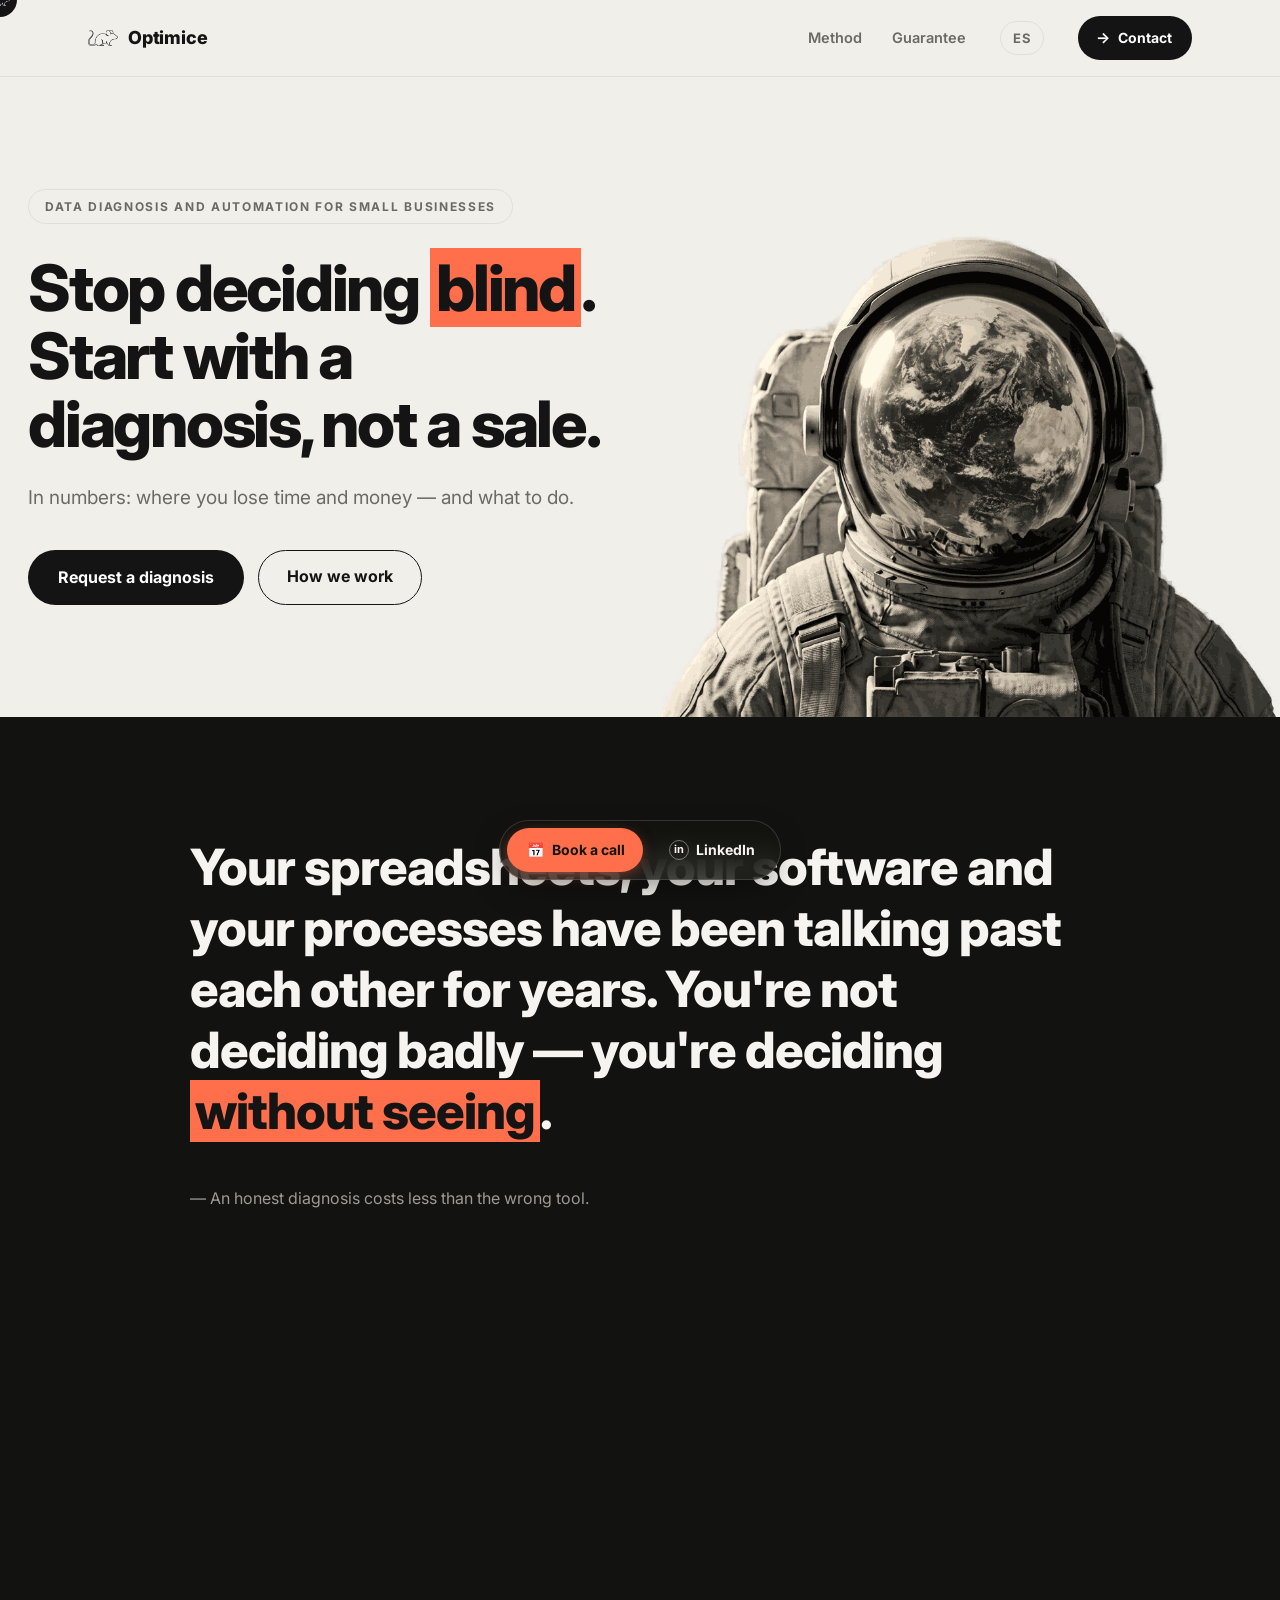
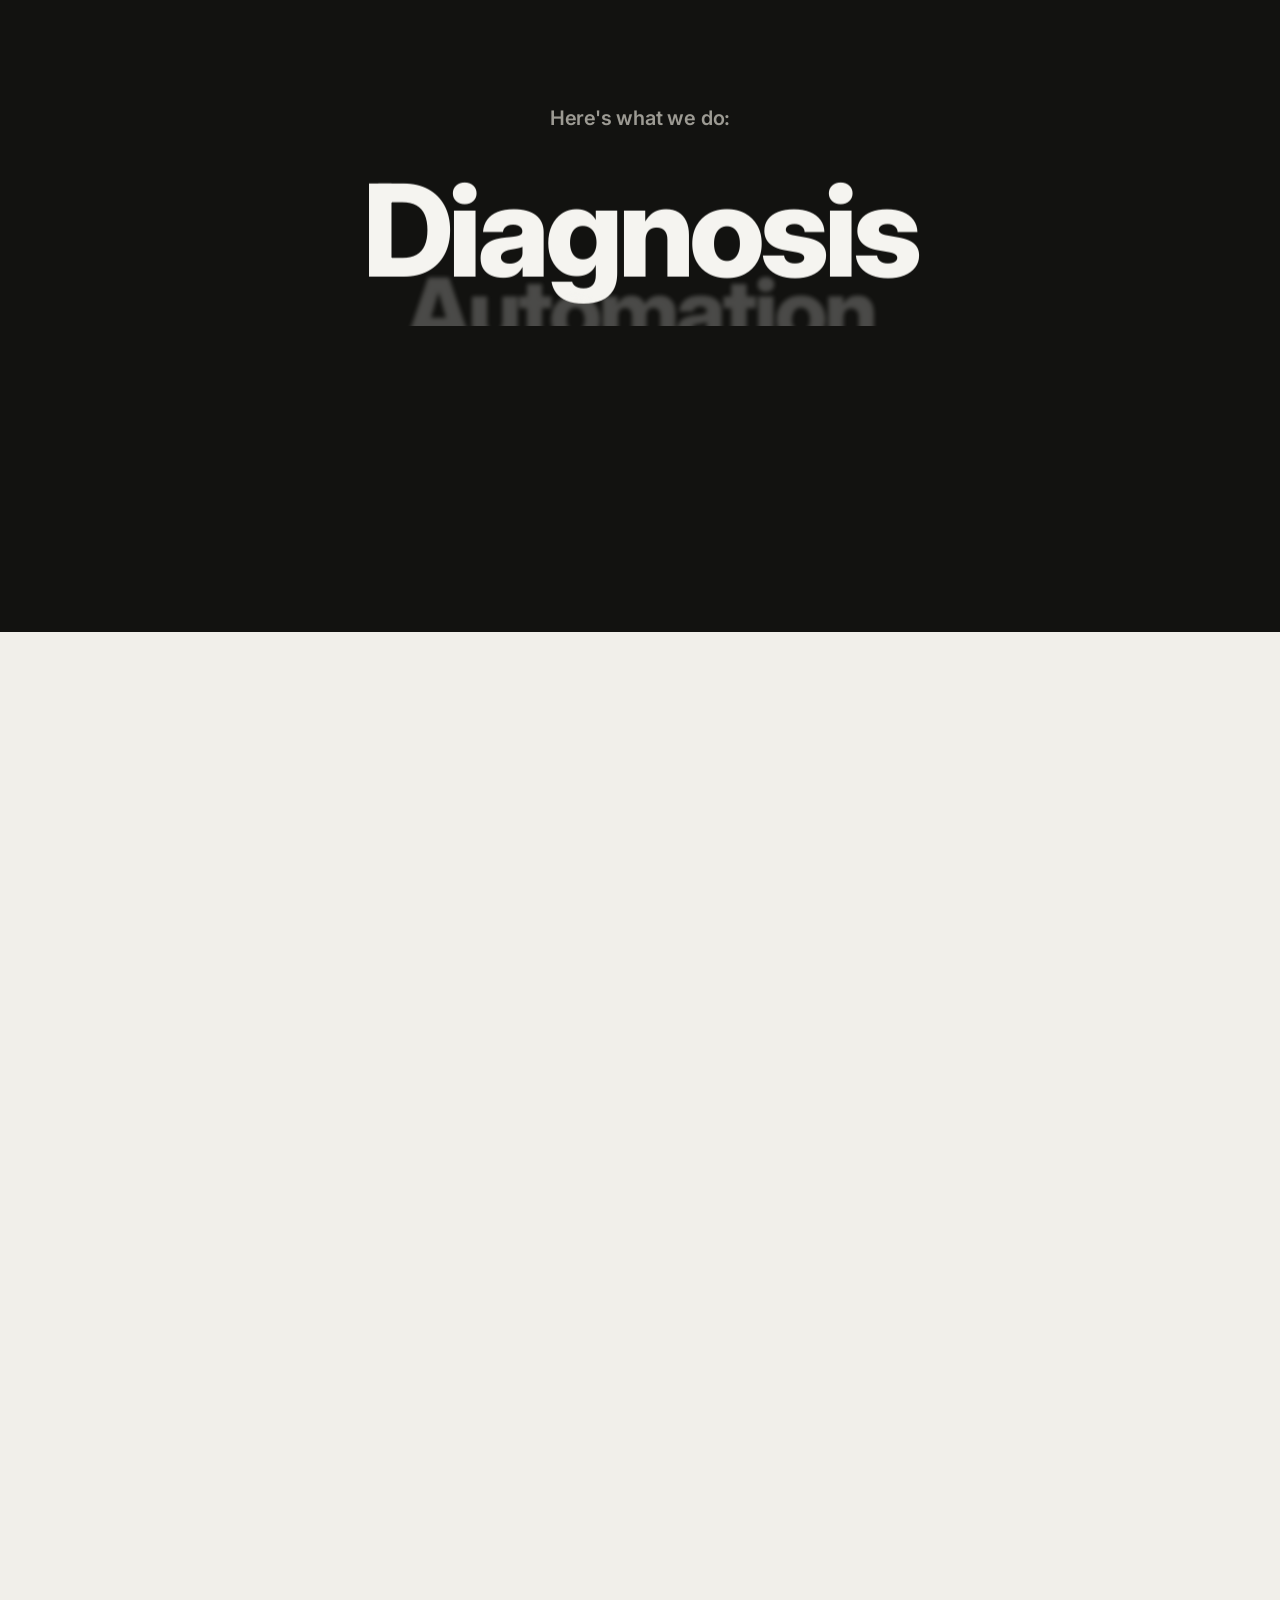
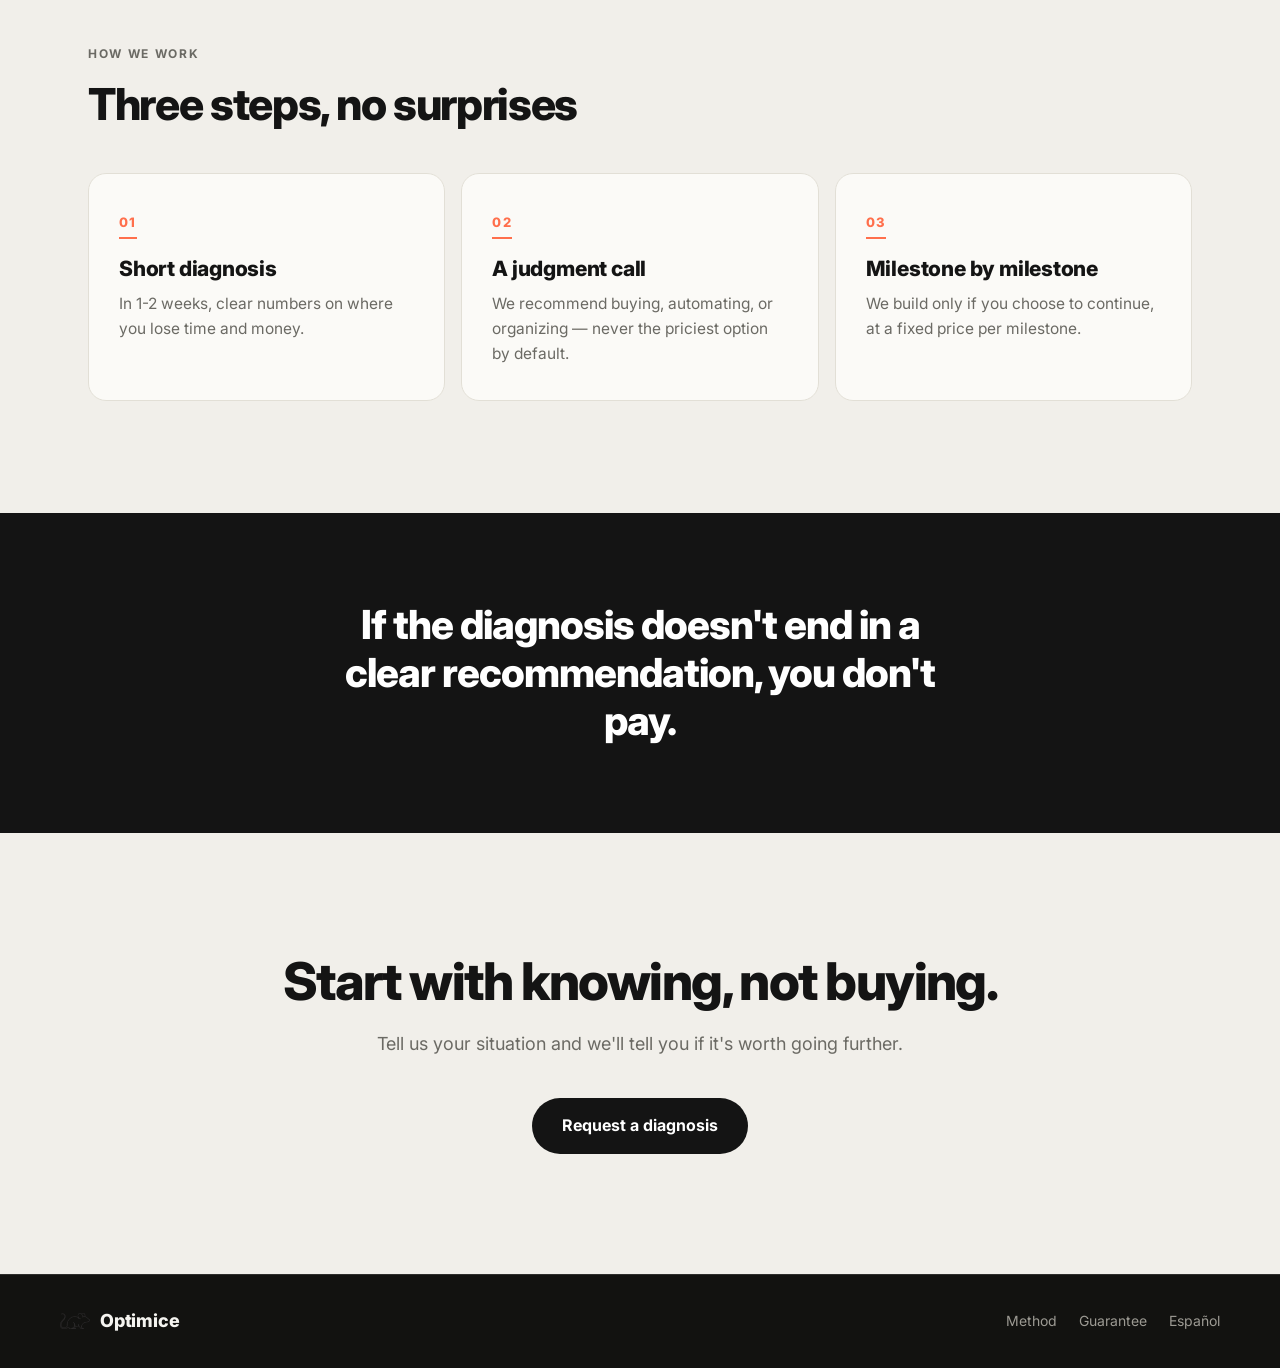
==== commit 2961adb5: "Mejoras: legibilidad movil, tarjetas, modo oscuro coherente y copy 1. Hero movil: se elimina el sola" ====
--- a/en/index.html
+++ b/en/index.html
@@ -3,7 +3,7 @@
 <head>
 <meta charset="UTF-8">
 <meta name="viewport" content="width=device-width, initial-scale=1">
-<meta name="color-scheme" content="only light">
+<meta name="color-scheme" content="light dark">
 <title>Optimice — decide with data, not guesses</title>
 <meta name="description" content="A short diagnosis and data automation for small businesses. We show you, in numbers, where you're losing time and money — and if there's no clear recommendation, you don't pay.">
 <link rel="preconnect" href="https://fonts.googleapis.com">
@@ -34,7 +34,7 @@
         <div class="hero-copy">
           <span class="eyebrow">Data diagnosis and automation for small businesses</span>
           <h1>Stop deciding <span class="highlight">blind</span>.<br>Start with a diagnosis, not a sale.</h1>
-          <p class="sub">A short diagnosis shows you, in numbers, where you're losing time and money — and what to do about it.</p>
+          <p class="sub">In numbers: where you lose time and money — and what to do.</p>
           <div class="hero-ctas">
             <a class="btn" href="#contact">Request a diagnosis</a>
             <a class="btn-outline" href="#method">How we work</a>
@@ -75,7 +75,7 @@
     <p class="kicker">How we work</p>
     <h2>Three steps, no surprises</h2>
     <div class="how-grid">
-      <div class="how reveal"><div class="how-n">01</div><h3>Short diagnosis</h3><p>In 1-2 weeks, clear numbers on where time and money leak.</p></div>
+      <div class="how reveal"><div class="how-n">01</div><h3>Short diagnosis</h3><p>In 1-2 weeks, clear numbers on where you lose time and money.</p></div>
       <div class="how reveal"><div class="how-n">02</div><h3>A judgment call</h3><p>We recommend buying, automating, or organizing — never the priciest option by default.</p></div>
       <div class="how reveal"><div class="how-n">03</div><h3>Milestone by milestone</h3><p>We build only if you choose to continue, at a fixed price per milestone.</p></div>
     </div>
--- a/styles.css
+++ b/styles.css
@@ -13,11 +13,14 @@
   --on-dark:#F5F4F0;
   --on-dark-mid:#9C9A93;
   --line:#E2DFD6;
-  --line-dark:rgba(245,244,240,.14);
+  --line-dark:rgba(245,244,240,.12);
   --coral-hover:#E85B3A;
+  --card:#FBFAF7;
+  --dark-card:#1E1C18;
+  --dark-2:#0E0D0B;
 }
 *{margin:0;padding:0;box-sizing:border-box}
-html{-webkit-text-size-adjust:100%;scroll-behavior:smooth;color-scheme:only light}
+html{-webkit-text-size-adjust:100%;scroll-behavior:smooth;color-scheme:light dark}
 body{font-family:"Inter",system-ui,-apple-system,sans-serif;background:var(--paper);color:var(--ink);line-height:1.6;font-size:17px}
 a{color:inherit;text-decoration:none}
 img{max-width:100%;display:block}
@@ -55,7 +58,7 @@
 .hero .sub{font-size:19px;color:var(--text-mid);max-width:50ch;margin-bottom:36px}
 .hero-ctas{display:flex;gap:14px;flex-wrap:wrap}
 .hero-photo-bleed{position:relative;overflow:hidden;background:var(--paper)}
-.hero-photo{width:100%;height:100%;object-fit:cover;position:absolute;inset:0}
+.hero-photo{width:100%;height:100%;object-fit:contain;object-position:bottom right;position:absolute;inset:0}
 
 /* ---------- Cursor personalizado: logotipo circular del ratón ---------- */
 .cursor-logo{position:fixed;top:0;left:0;pointer-events:none;z-index:9997;width:34px;height:34px;border-radius:50%;
@@ -95,8 +98,10 @@
 .section h2{font-weight:800;font-size:44px;letter-spacing:-.03em;line-height:1.14;margin-bottom:16px;max-width:20ch}
 
 /* ---------- Método ---------- */
-.how-grid{display:grid;grid-template-columns:repeat(3,1fr);gap:1px;margin-top:44px;background:var(--line)}
-.how{background:#fff;padding:36px 32px}
+.how-grid{display:grid;grid-template-columns:repeat(3,1fr);gap:16px;margin-top:44px}
+.how{background:var(--card);padding:34px 30px;border:1px solid var(--line);border-radius:18px;
+  transition:transform .35s cubic-bezier(.16,1,.3,1),box-shadow .35s cubic-bezier(.16,1,.3,1),border-color .35s}
+.how:hover{transform:translateY(-4px);box-shadow:0 18px 40px -22px rgba(20,18,16,.35);border-color:#D6D2C7}
 .how-n{display:inline-block;font-weight:800;font-size:13px;letter-spacing:.1em;color:var(--coral);margin-bottom:16px;
   border-bottom:2px solid var(--coral);padding-bottom:4px}
 .how h3{font-weight:800;font-size:21px;letter-spacing:-.01em;margin-bottom:10px;line-height:1.3}
@@ -147,19 +152,22 @@
 
 /* ---------- Responsive ---------- */
 @media (max-width:900px){
-  .hero-grid{grid-template-columns:1fr 34%;min-height:460px}
+  .hero-grid{grid-template-columns:1fr 42%;min-height:460px}
   .hero-copy-wrap{padding:48px 0}
   .hero h1{font-size:42px}
-  .hero-photo{object-position:38% center}
   .how-grid{grid-template-columns:1fr 1fr}
   .nav-links{display:none}
 }
 @media (max-width:680px){
-  .hero-grid{grid-template-columns:1fr 34%;min-height:400px}
-  .hero-copy-wrap{padding:36px 0}
-  .hero h1{font-size:32px}
-  .hero .sub{font-size:16px}
+  .hero{position:relative}
+  .hero-grid{display:block;min-height:0}
+  .hero-copy-wrap{padding:30px 0 34px;position:relative;z-index:2}
+  .hero-copy{max-width:47%}
+  .hero h1{font-size:24px}
+  .hero .sub{font-size:14.5px;max-width:47%}
   .hero-ctas{flex-direction:column;align-items:flex-start}
+  .hero-photo-bleed{position:absolute;inset:0;overflow:hidden;z-index:1;background:transparent;pointer-events:none}
+  .hero-photo{position:absolute;top:auto;right:auto;bottom:0;left:26%;width:152%;height:auto;max-width:none;margin:0;transform:none}
   .section{padding:64px 0}
   .section h2{font-size:28px}
   .how-grid{grid-template-columns:1fr}
@@ -169,3 +177,35 @@
   .contact h2{font-size:30px}
   .guarantee-inner{padding:56px 0}
 }
+
+/* ---------- Modo oscuro (tema propio y coherente: todo oscuro, sin mezclas) ---------- */
+@media (prefers-color-scheme:dark){
+  body{background:var(--dark);color:var(--on-dark)}
+  .site-header{background:var(--dark);border-bottom-color:var(--line-dark)}
+  .nav-links a{color:var(--on-dark-mid)}
+  .nav-links a:hover{color:var(--on-dark)}
+  .lang-switch{border-color:var(--line-dark);color:var(--on-dark-mid)}
+  .lang-switch:hover{border-color:var(--on-dark);color:var(--on-dark)}
+  .nav-cta{background:var(--on-dark);color:var(--ink)}
+  .nav-cta:hover{background:var(--coral);color:var(--coral-ink)}
+  .btn{background:var(--on-dark);color:var(--ink)}
+  .btn:hover{background:var(--coral);color:var(--coral-ink)}
+  .btn-outline{border-color:var(--line-dark);color:var(--on-dark)}
+  .btn-outline:hover{background:var(--on-dark);color:var(--ink)}
+  .eyebrow{border-color:var(--line-dark);color:var(--on-dark-mid)}
+  .hero .sub{color:var(--on-dark-mid)}
+  .hero-photo-bleed{background:var(--dark)}
+  .quote,.word-full{background:var(--dark-2)}
+  .section.alt{background:var(--dark-card);border-color:var(--line-dark)}
+  .kicker{color:var(--on-dark-mid)}
+  .how{background:var(--dark-card);border-color:var(--line-dark)}
+  .how p{color:var(--on-dark-mid)}
+  .how:hover{border-color:rgba(245,244,240,.22);box-shadow:0 18px 40px -22px rgba(0,0,0,.7)}
+  .guarantee{background:var(--dark-card)}
+  .contact .sub{color:var(--on-dark-mid)}
+  .site-footer{background:var(--dark-2)}
+  .cursor-logo{background:var(--on-dark)}
+  .cursor-logo::after{background-color:var(--ink)}
+  .cursor-logo.on-dark{background:var(--on-dark)}
+  .cursor-logo.on-dark::after{background-color:var(--ink)}
+}
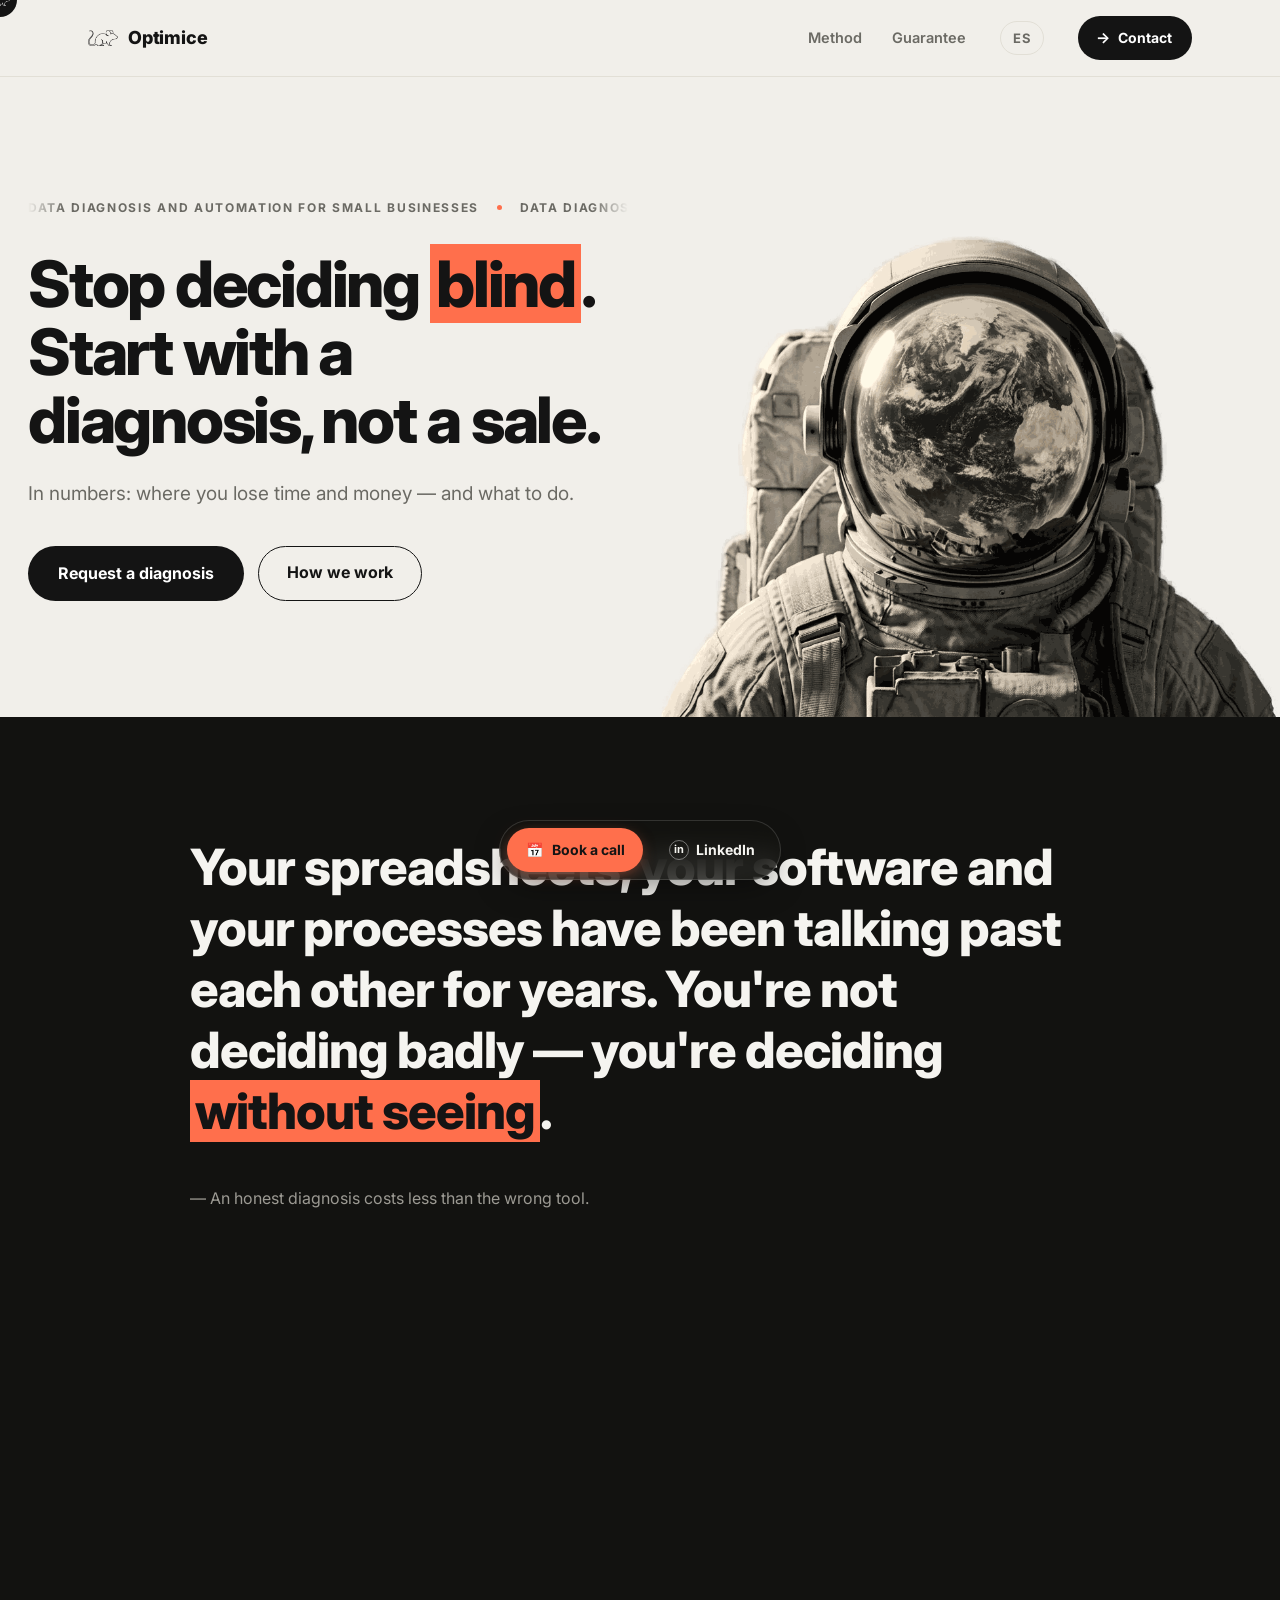
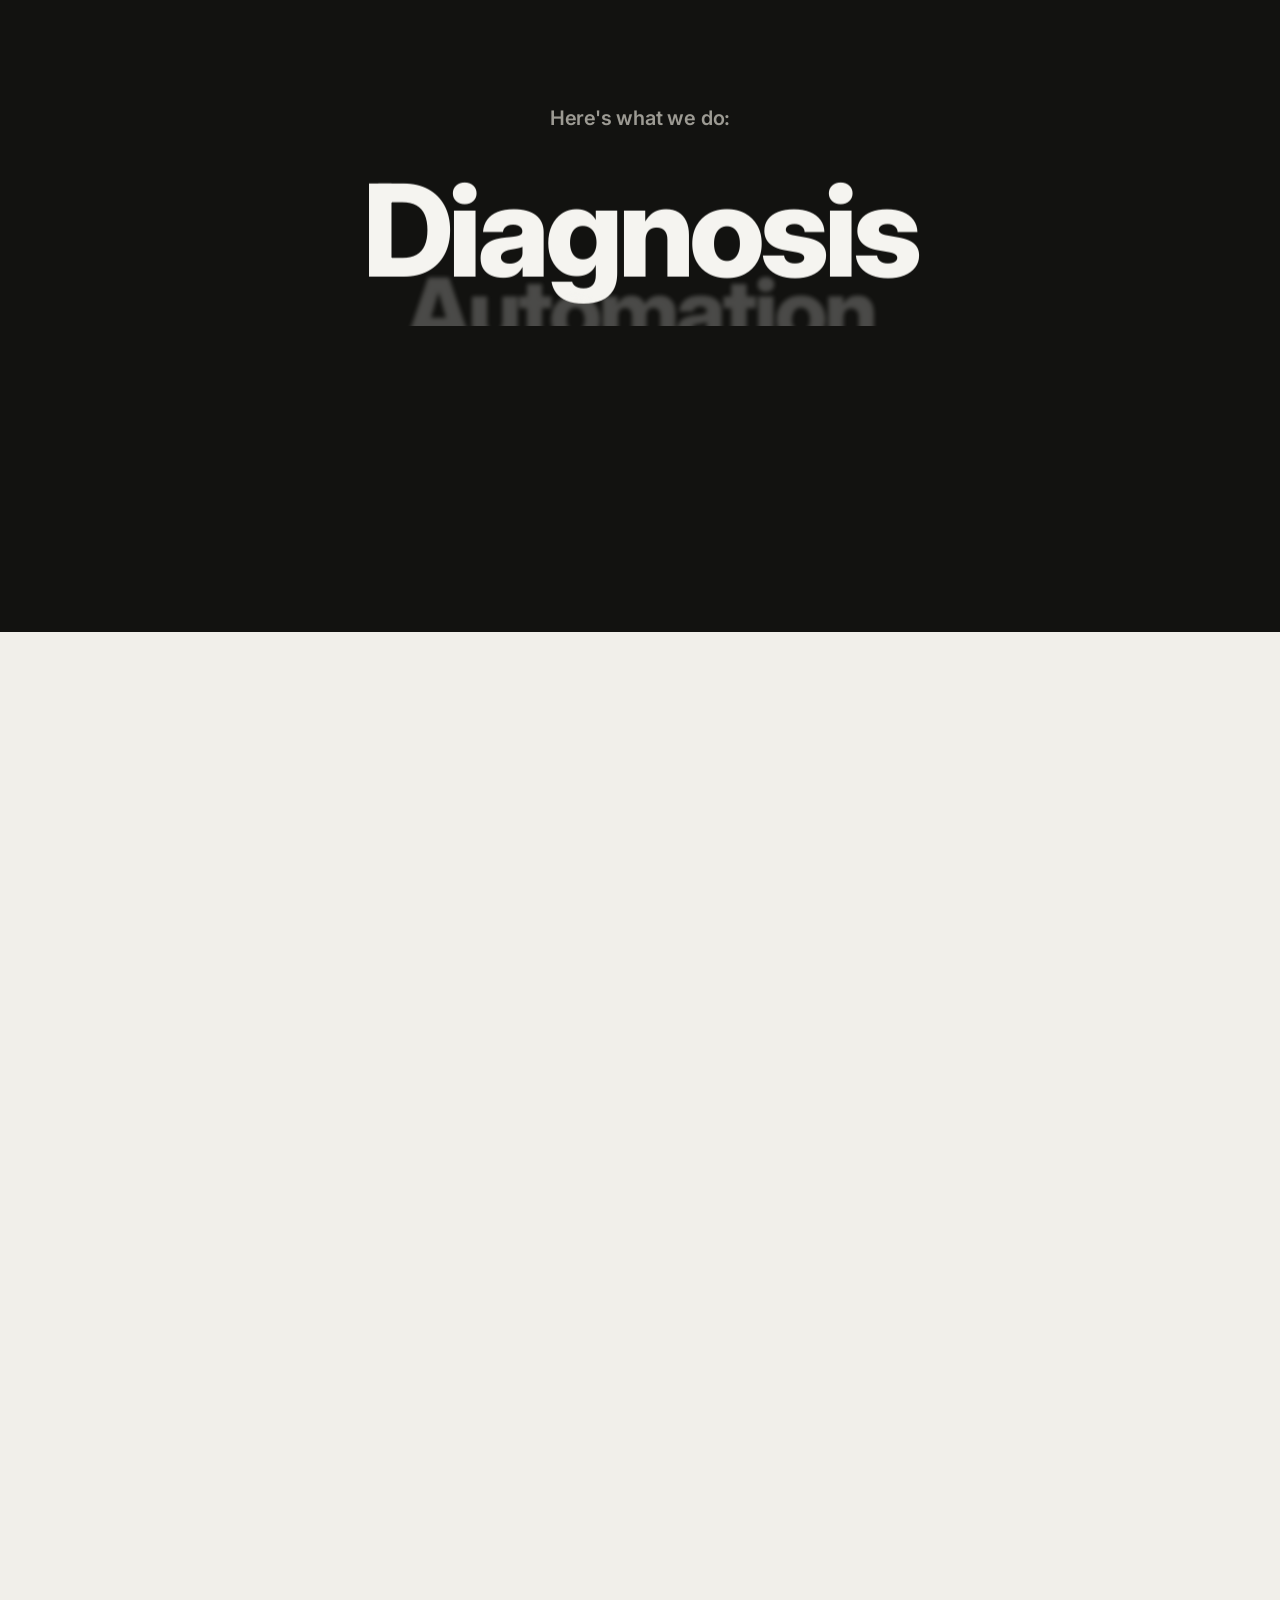
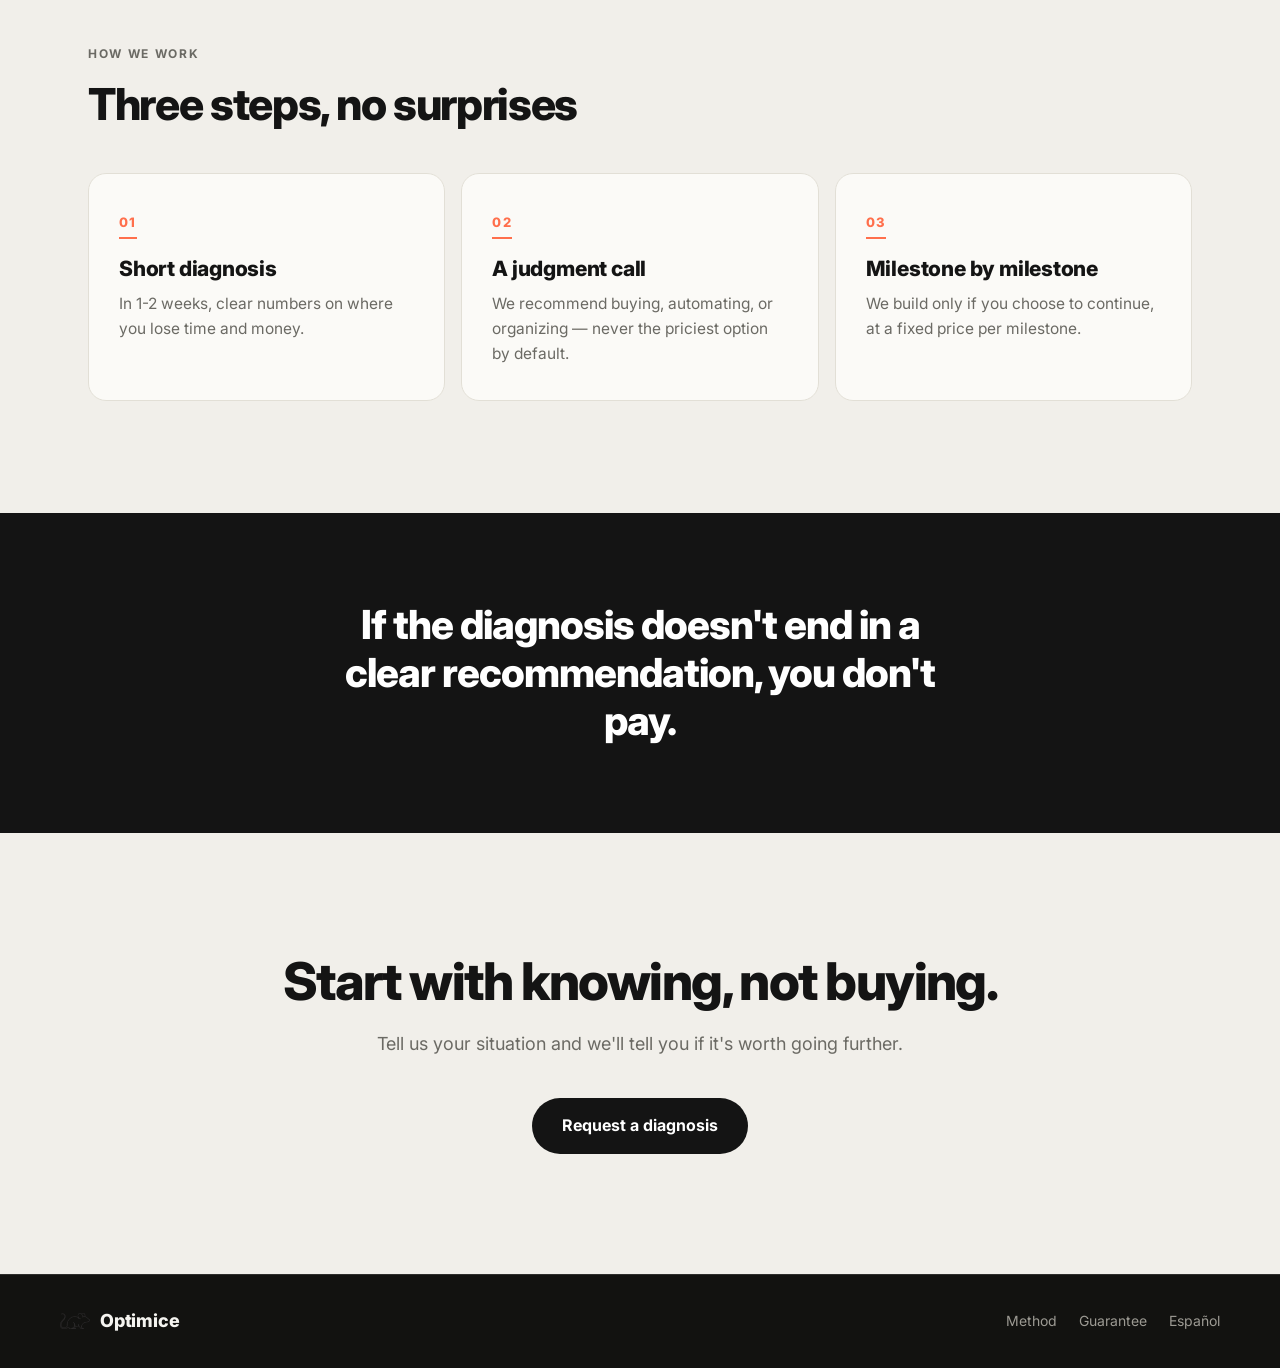
==== commit 52ea465f: "Hero mas visual: titular grande, ticker en movimiento, mejores proporciones Repaso de impacto visual" ====
--- a/en/index.html
+++ b/en/index.html
@@ -32,7 +32,16 @@
     <div class="hero-copy-wrap">
       <div class="container">
         <div class="hero-copy">
-          <span class="eyebrow">Data diagnosis and automation for small businesses</span>
+          <div class="ticker" role="text" aria-label="Data diagnosis and automation for small businesses">
+            <div class="ticker-track" aria-hidden="true">
+              <span class="tk">Data diagnosis and automation for small businesses</span><span class="tk-dot"></span>
+              <span class="tk">Data diagnosis and automation for small businesses</span><span class="tk-dot"></span>
+              <span class="tk">Data diagnosis and automation for small businesses</span><span class="tk-dot"></span>
+              <span class="tk">Data diagnosis and automation for small businesses</span><span class="tk-dot"></span>
+              <span class="tk">Data diagnosis and automation for small businesses</span><span class="tk-dot"></span>
+              <span class="tk">Data diagnosis and automation for small businesses</span><span class="tk-dot"></span>
+            </div>
+          </div>
           <h1>Stop deciding <span class="highlight">blind</span>.<br>Start with a diagnosis, not a sale.</h1>
           <p class="sub">In numbers: where you lose time and money — and what to do.</p>
           <div class="hero-ctas">
--- a/styles.css
+++ b/styles.css
@@ -52,8 +52,18 @@
 .hero{overflow:hidden}
 .hero-grid{display:grid;grid-template-columns:minmax(0,1.05fr) minmax(360px,1fr);align-items:stretch;min-height:640px}
 .hero-copy-wrap{display:flex;align-items:center;padding:64px 0}
+.hero-copy-wrap>.container{min-width:0}
 .hero-copy{max-width:600px}
 .eyebrow{display:inline-block;font-size:12px;font-weight:700;letter-spacing:.14em;text-transform:uppercase;color:var(--text-mid);border:1.5px solid var(--line);border-radius:999px;padding:7px 16px;margin-bottom:30px}
+/* Ticker horizontal (eyebrow en movimiento, estilo b-ta) */
+.ticker{overflow:hidden;margin-bottom:30px;
+  -webkit-mask-image:linear-gradient(90deg,transparent,#000 6%,#000 94%,transparent);
+  mask-image:linear-gradient(90deg,transparent,#000 6%,#000 94%,transparent)}
+.ticker-track{display:inline-flex;align-items:center;white-space:nowrap;animation:ticker 26s linear infinite;will-change:transform}
+.ticker-track .tk{font-size:12px;font-weight:700;letter-spacing:.14em;text-transform:uppercase;color:var(--text-mid)}
+.ticker-track .tk-dot{width:5px;height:5px;border-radius:50%;background:var(--coral);margin:0 18px;flex:none}
+@keyframes ticker{from{transform:translateX(0)}to{transform:translateX(-50%)}}
+@media (prefers-reduced-motion:reduce){.ticker-track{animation:none}}
 .hero h1{font-weight:800;font-size:64px;line-height:1.06;letter-spacing:-.035em;margin-bottom:26px}
 .hero .sub{font-size:19px;color:var(--text-mid);max-width:50ch;margin-bottom:36px}
 .hero-ctas{display:flex;gap:14px;flex-wrap:wrap}
@@ -161,13 +171,14 @@
 @media (max-width:680px){
   .hero{position:relative}
   .hero-grid{display:block;min-height:0}
-  .hero-copy-wrap{padding:30px 0 34px;position:relative;z-index:2}
-  .hero-copy{max-width:47%}
-  .hero h1{font-size:24px}
-  .hero .sub{font-size:14.5px;max-width:47%}
+  .hero-copy-wrap{display:block;padding:30px 0 34px;position:relative;z-index:2}
+  .hero-copy{max-width:100%}
+  .ticker{margin-bottom:20px}
+  .hero h1{font-size:34px;max-width:88%;margin-bottom:16px}
+  .hero .sub{font-size:15.5px;max-width:56%}
   .hero-ctas{flex-direction:column;align-items:flex-start}
   .hero-photo-bleed{position:absolute;inset:0;overflow:hidden;z-index:1;background:transparent;pointer-events:none}
-  .hero-photo{position:absolute;top:auto;right:auto;bottom:0;left:26%;width:152%;height:auto;max-width:none;margin:0;transform:none}
+  .hero-photo{position:absolute;top:auto;right:auto;bottom:0;left:42%;width:150%;height:auto;max-width:none;margin:0;transform:none}
   .section{padding:64px 0}
   .section h2{font-size:28px}
   .how-grid{grid-template-columns:1fr}
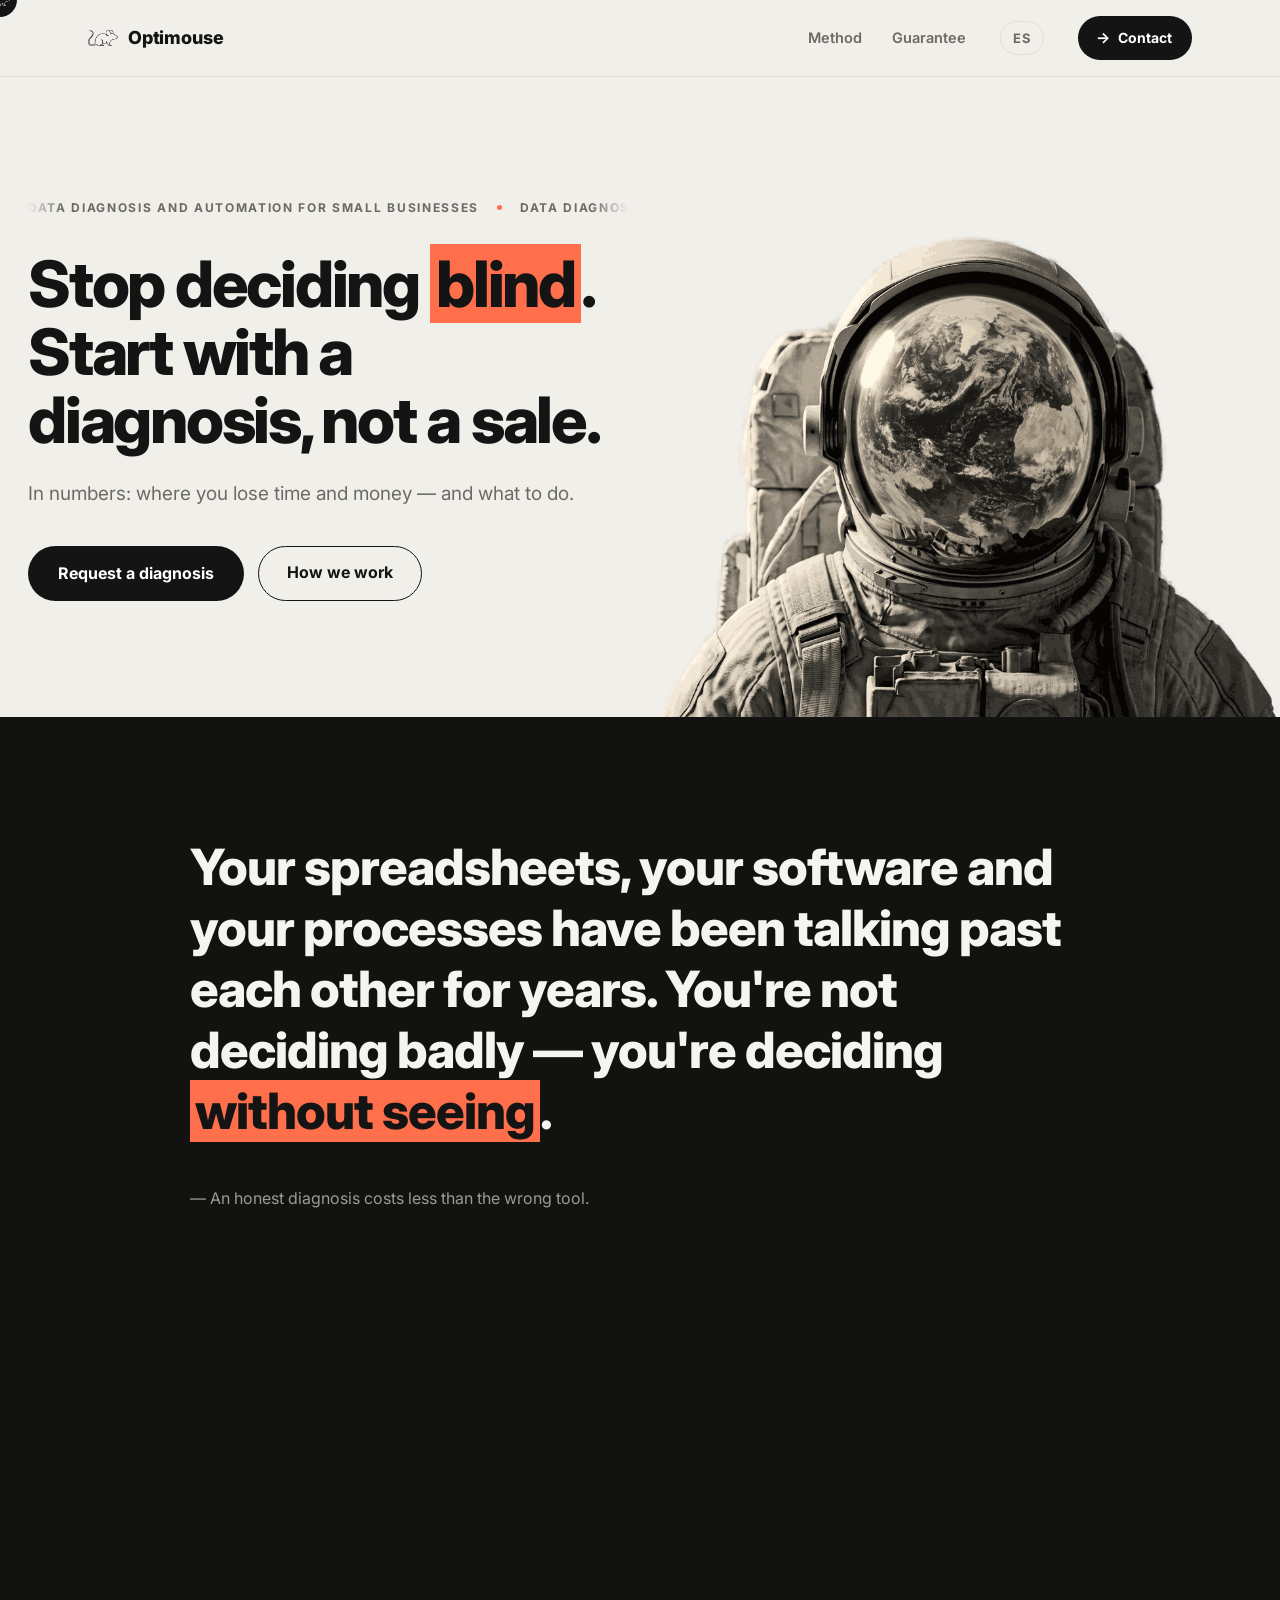
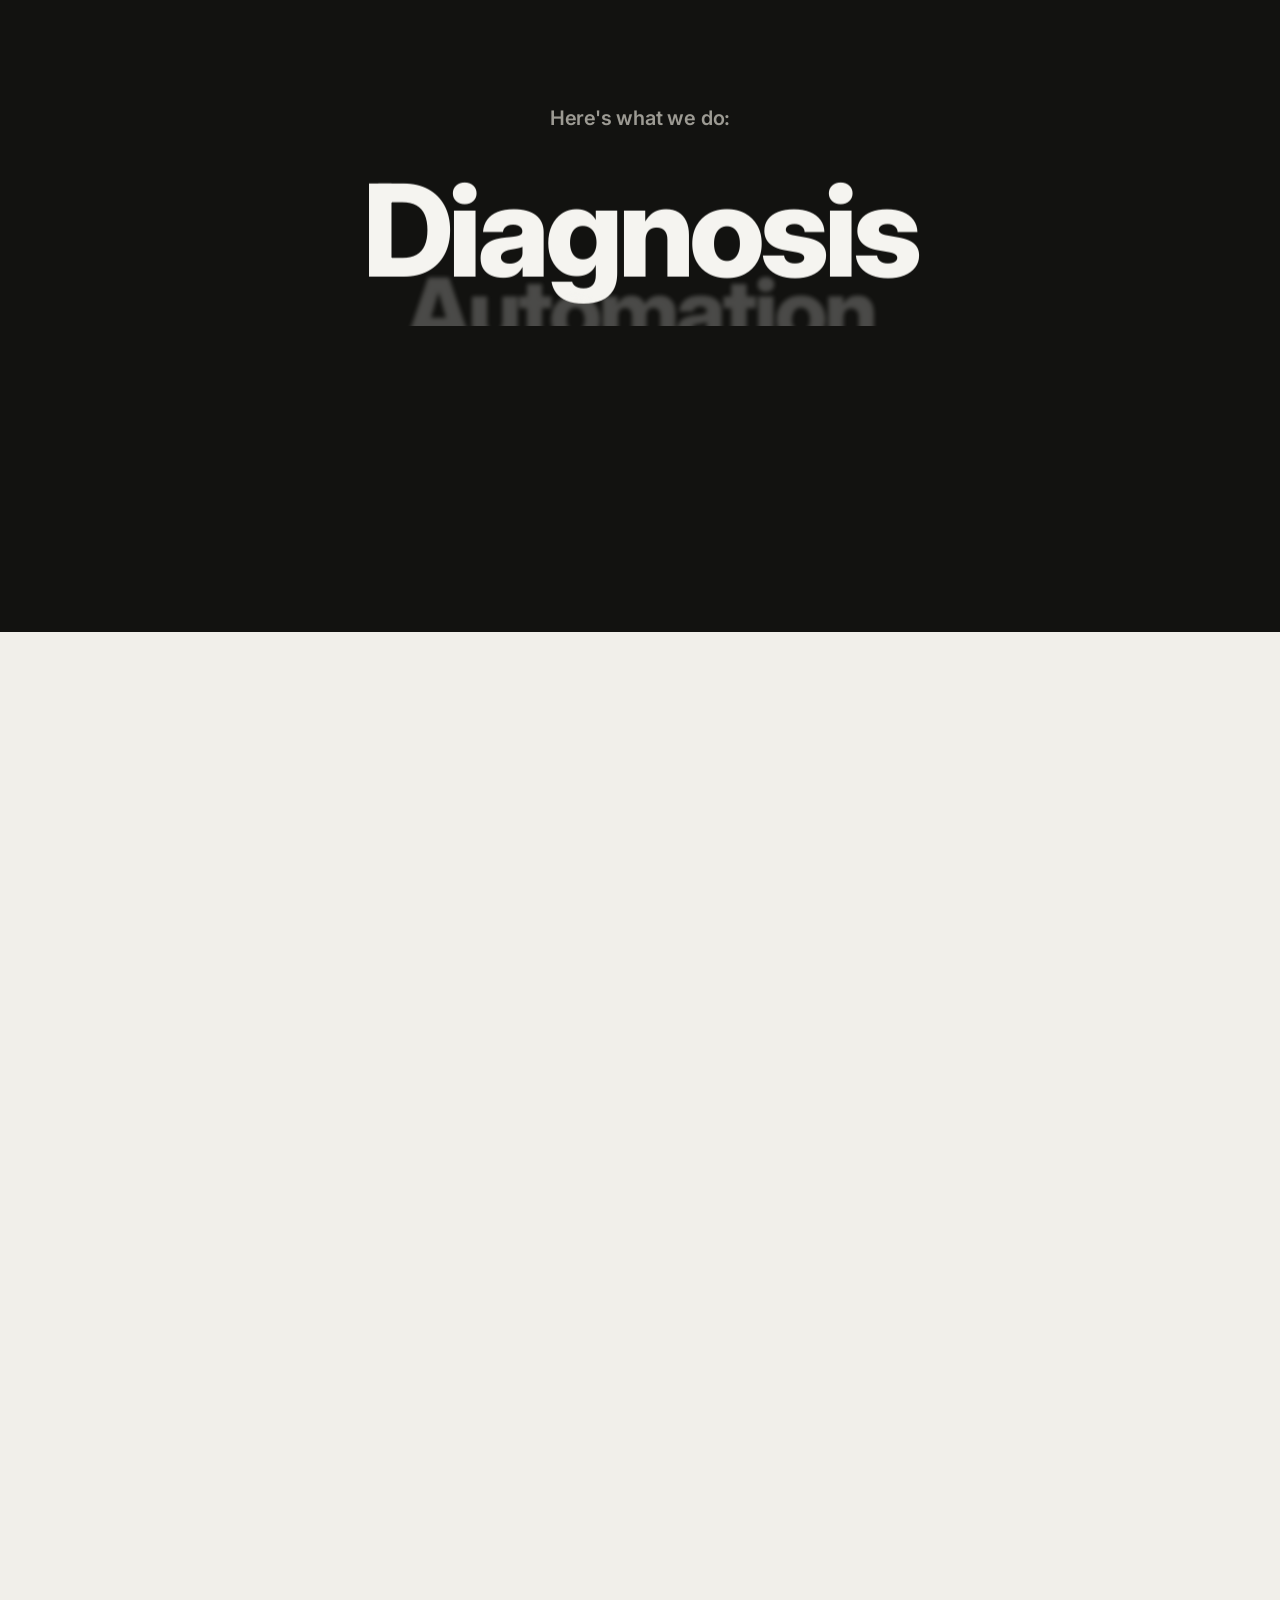
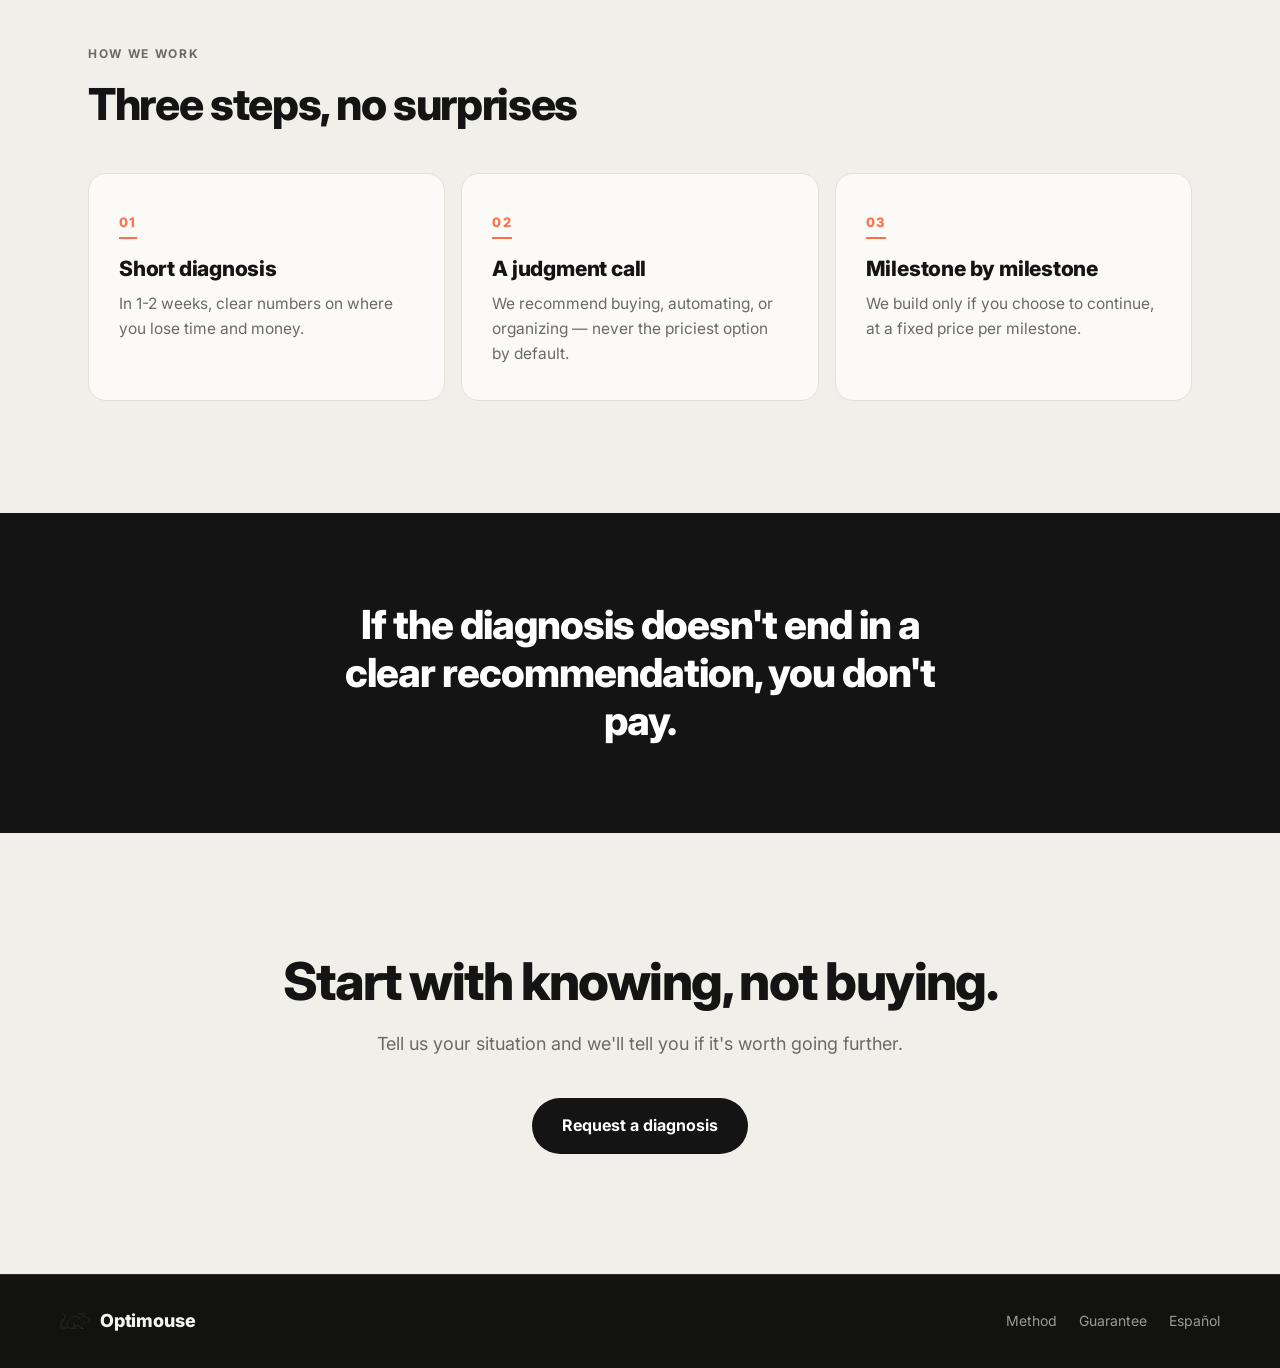
==== commit a6a16984: "Rebrand: Optimice -> Optimouse en web (ES/EN), titulos, marca y dominio de email Co-Authored-By: Cla" ====
--- a/en/index.html
+++ b/en/index.html
@@ -4,7 +4,7 @@
 <meta charset="UTF-8">
 <meta name="viewport" content="width=device-width, initial-scale=1">
 <meta name="color-scheme" content="light dark">
-<title>Optimice — decide with data, not guesses</title>
+<title>Optimouse — decide with data, not guesses</title>
 <meta name="description" content="A short diagnosis and data automation for small businesses. We show you, in numbers, where you're losing time and money — and if there's no clear recommendation, you don't pay.">
 <link rel="preconnect" href="https://fonts.googleapis.com">
 <link rel="preconnect" href="https://fonts.gstatic.com" crossorigin>
@@ -15,7 +15,7 @@
 <body>
 <header class="site-header">
   <div class="container header-inner">
-    <a class="brand" href="index.html"><img src="../assets/mouse-logo.png" alt=""><span>Optimice</span></a>
+    <a class="brand" href="index.html"><img src="../assets/mouse-logo.png" alt=""><span>Optimouse</span></a>
     <nav class="nav">
       <div class="nav-links">
         <a href="#method">Method</a>
@@ -101,13 +101,13 @@
   <div class="container">
     <h2>Start with knowing, not buying.</h2>
     <p class="sub">Tell us your situation and we'll tell you if it's worth going further.</p>
-    <a class="btn" href="mailto:CAMBIA-ESTE-EMAIL@optimice.com">Request a diagnosis</a>
+    <a class="btn" href="mailto:CAMBIA-ESTE-EMAIL@optimouse.com">Request a diagnosis</a>
   </div>
 </section>
 
 <footer class="site-footer">
   <div class="container footer-inner">
-    <a class="brand" href="index.html"><img src="../assets/mouse-logo.png" alt=""><span>Optimice</span></a>
+    <a class="brand" href="index.html"><img src="../assets/mouse-logo.png" alt=""><span>Optimouse</span></a>
     <div class="footer-links">
       <a href="#method">Method</a>
       <a href="#guarantee">Guarantee</a>
--- a/styles.css
+++ b/styles.css
@@ -1,4 +1,4 @@
-/* Optimice — diagnóstico y automatización de datos para pymes
+/* Optimouse — diagnóstico y automatización de datos para pymes
    Paleta inspirada en b-ta.ai: gris cálido plano, negro casi puro, un único acento coral.
    Sin degradados. Tipografía enorme. Marcador de color en frases clave (no subrayado real,
    efecto "highlighter"). */
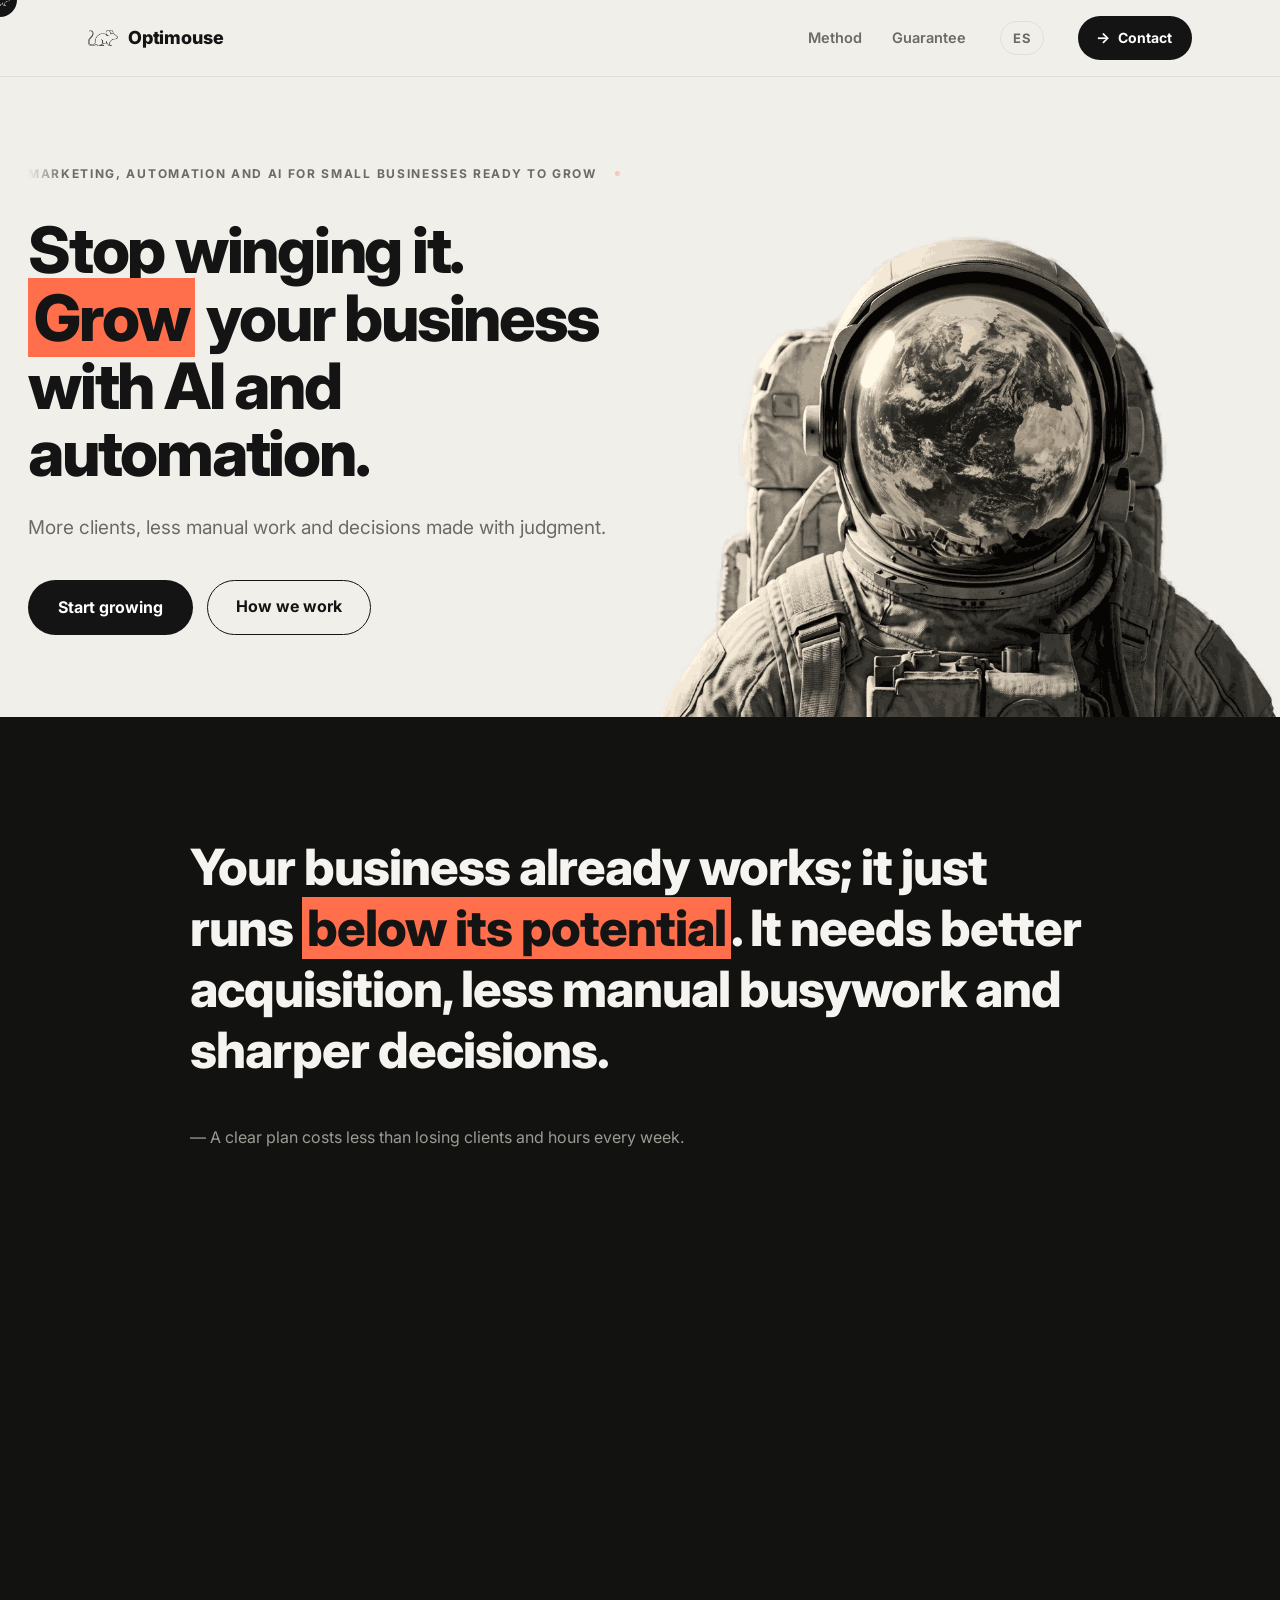
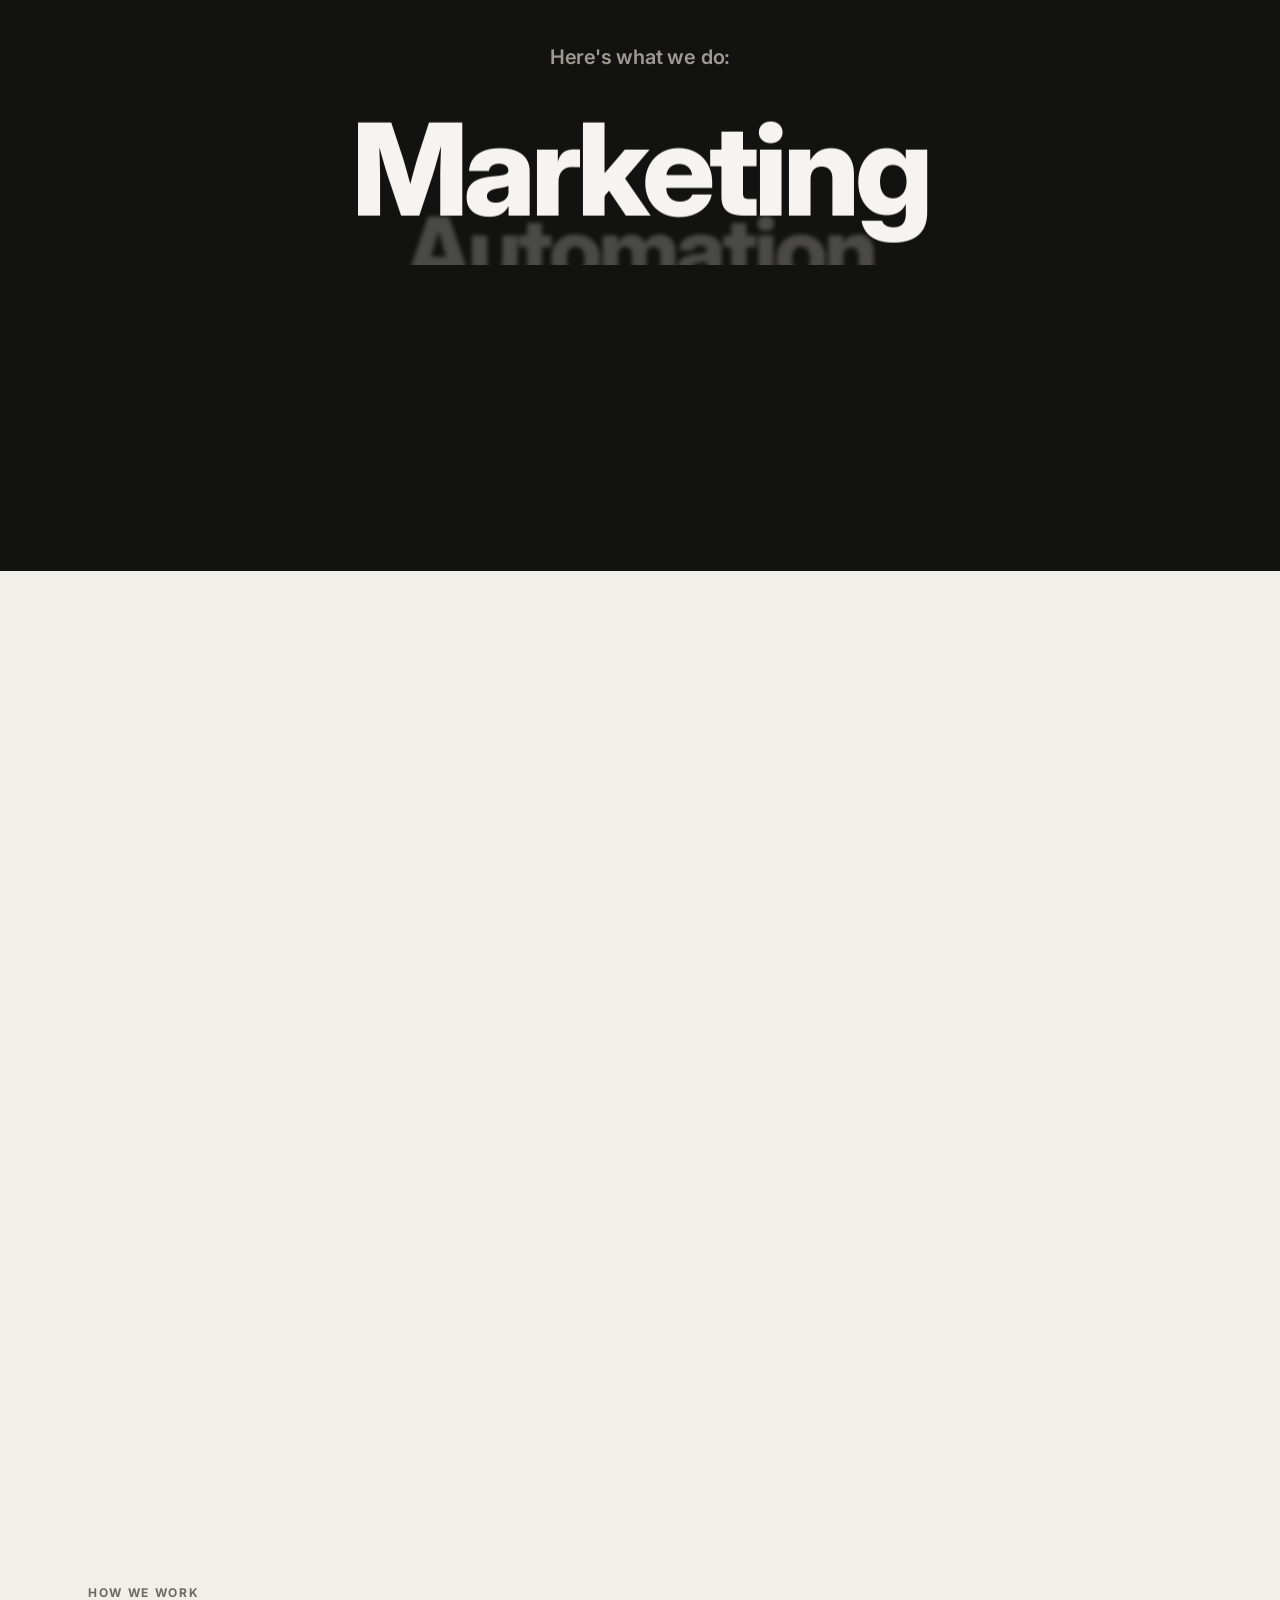
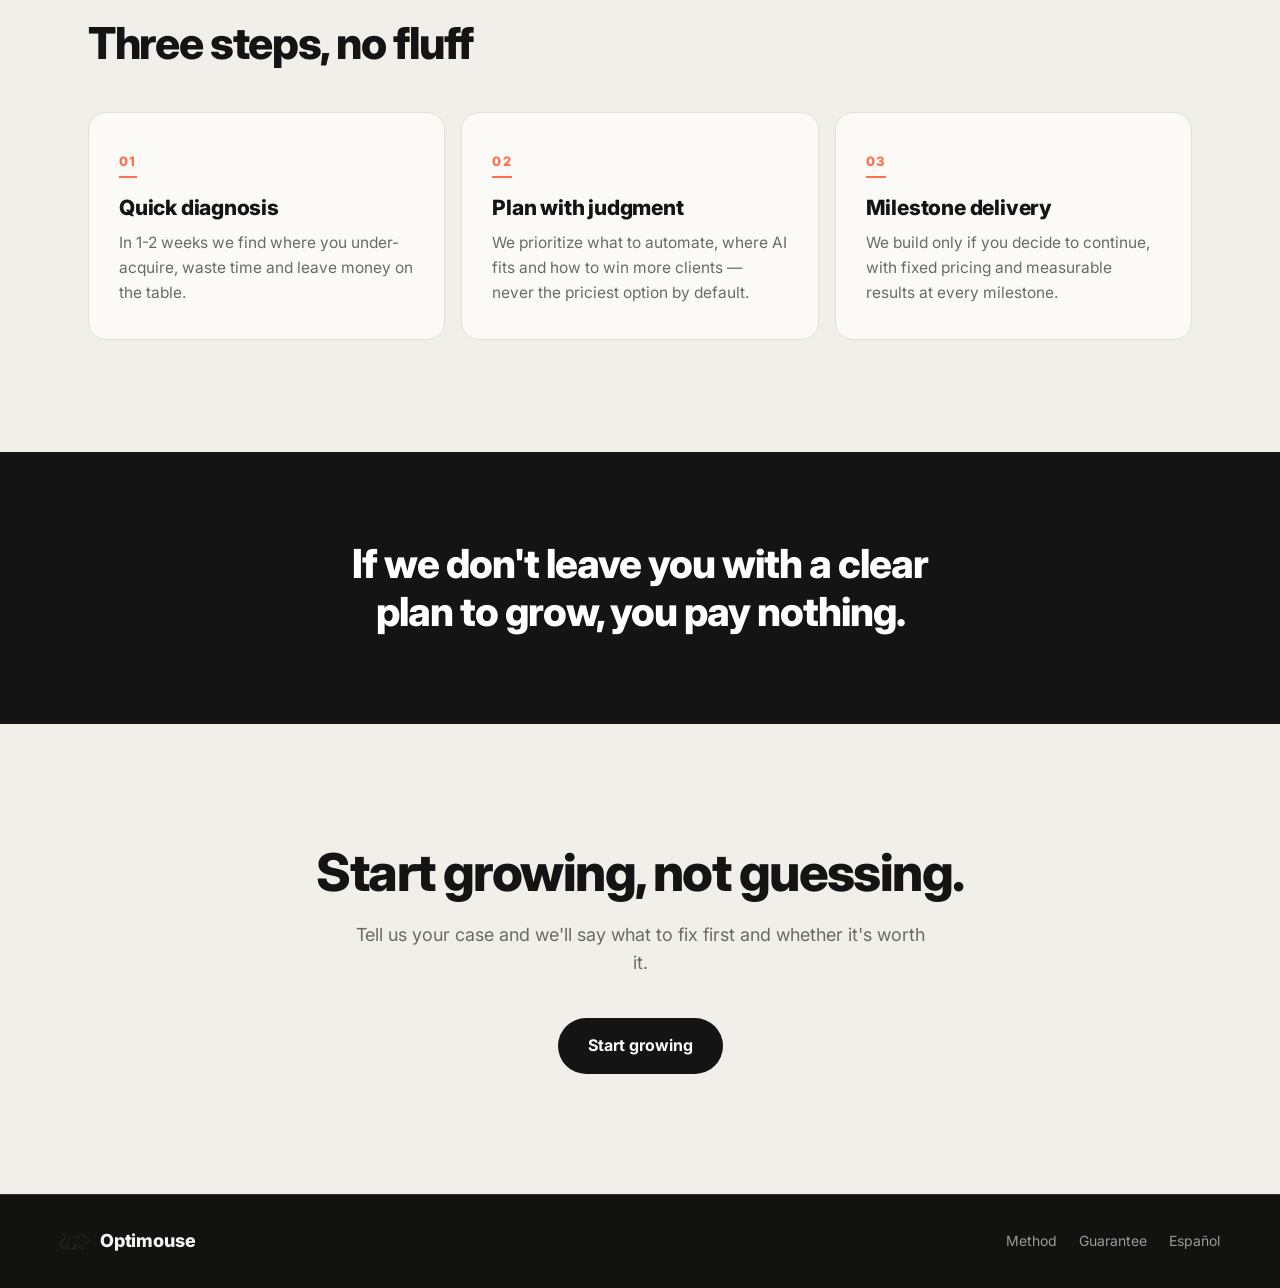
==== commit 7d678603: "Reposicionamiento de copy estilo agencia (marketing, IA, automatizacion, leads) y email definitivo -" ====
--- a/en/index.html
+++ b/en/index.html
@@ -4,8 +4,8 @@
 <meta charset="UTF-8">
 <meta name="viewport" content="width=device-width, initial-scale=1">
 <meta name="color-scheme" content="light dark">
-<title>Optimouse — decide with data, not guesses</title>
-<meta name="description" content="A short diagnosis and data automation for small businesses. We show you, in numbers, where you're losing time and money — and if there's no clear recommendation, you don't pay.">
+<title>Optimouse — more clients, less manual work</title>
+<meta name="description" content="Marketing, automation and AI agency for small businesses. We bring in clients, cut manual work and optimize what you already have. With judgment and data, no fluff.">
 <link rel="preconnect" href="https://fonts.googleapis.com">
 <link rel="preconnect" href="https://fonts.gstatic.com" crossorigin>
 <link href="https://fonts.googleapis.com/css2?family=Inter:wght@400;600;800&display=swap" rel="stylesheet">
@@ -32,20 +32,20 @@
     <div class="hero-copy-wrap">
       <div class="container">
         <div class="hero-copy">
-          <div class="ticker" role="text" aria-label="Data diagnosis and automation for small businesses">
+          <div class="ticker" role="text" aria-label="Marketing, automation and AI for small businesses ready to grow">
             <div class="ticker-track" aria-hidden="true">
-              <span class="tk">Data diagnosis and automation for small businesses</span><span class="tk-dot"></span>
-              <span class="tk">Data diagnosis and automation for small businesses</span><span class="tk-dot"></span>
-              <span class="tk">Data diagnosis and automation for small businesses</span><span class="tk-dot"></span>
-              <span class="tk">Data diagnosis and automation for small businesses</span><span class="tk-dot"></span>
-              <span class="tk">Data diagnosis and automation for small businesses</span><span class="tk-dot"></span>
-              <span class="tk">Data diagnosis and automation for small businesses</span><span class="tk-dot"></span>
+              <span class="tk">Marketing, automation and AI for small businesses ready to grow</span><span class="tk-dot"></span>
+              <span class="tk">Marketing, automation and AI for small businesses ready to grow</span><span class="tk-dot"></span>
+              <span class="tk">Marketing, automation and AI for small businesses ready to grow</span><span class="tk-dot"></span>
+              <span class="tk">Marketing, automation and AI for small businesses ready to grow</span><span class="tk-dot"></span>
+              <span class="tk">Marketing, automation and AI for small businesses ready to grow</span><span class="tk-dot"></span>
+              <span class="tk">Marketing, automation and AI for small businesses ready to grow</span><span class="tk-dot"></span>
             </div>
           </div>
-          <h1>Stop deciding <span class="highlight">blind</span>.<br>Start with a diagnosis, not a sale.</h1>
-          <p class="sub">In numbers: where you lose time and money — and what to do.</p>
+          <h1>Stop winging it.<br><span class="highlight">Grow</span> your business with AI and automation.</h1>
+          <p class="sub">More clients, less manual work and decisions made with judgment.</p>
           <div class="hero-ctas">
-            <a class="btn" href="#contact">Request a diagnosis</a>
+            <a class="btn" href="#contact">Start growing</a>
             <a class="btn-outline" href="#method">How we work</a>
           </div>
         </div>
@@ -59,21 +59,21 @@
 
 <section class="quote">
   <div class="container quote-inner">
-    <p class="big">Your spreadsheets, your software and your processes have been talking past each other for years. You're not deciding badly — you're deciding <span class="highlight">without seeing</span>.</p>
-    <p class="micro">An honest diagnosis costs less than the wrong tool.</p>
+    <p class="big">Your business already works; it just runs <span class="highlight">below its potential</span>. It needs better acquisition, less manual busywork and sharper decisions.</p>
+    <p class="micro">A clear plan costs less than losing clients and hours every week.</p>
   </div>
 </section>
 
 <section class="word-full-scroll">
-  <div class="word-full" role="text" aria-label="Here's what we do: Diagnosis, Automation, Judgment, Order, Clear decisions.">
+  <div class="word-full" role="text" aria-label="Here's what we do: Marketing, Automation, Applied AI, Leads, Optimization.">
     <p class="word-full-label">Here's what we do:</p>
     <div class="word-full-display" aria-hidden="true">
       <div class="wf-track">
-        <span class="wf-item">Diagnosis</span>
+        <span class="wf-item">Marketing</span>
         <span class="wf-item">Automation</span>
-        <span class="wf-item">Judgment</span>
-        <span class="wf-item">Order</span>
-        <span class="wf-item">Clear decisions</span>
+        <span class="wf-item">Applied AI</span>
+        <span class="wf-item">Leads</span>
+        <span class="wf-item">Optimization</span>
       </div>
     </div>
   </div>
@@ -82,26 +82,26 @@
 <section class="section" id="method">
   <div class="container">
     <p class="kicker">How we work</p>
-    <h2>Three steps, no surprises</h2>
+    <h2>Three steps, no fluff</h2>
     <div class="how-grid">
-      <div class="how reveal"><div class="how-n">01</div><h3>Short diagnosis</h3><p>In 1-2 weeks, clear numbers on where you lose time and money.</p></div>
-      <div class="how reveal"><div class="how-n">02</div><h3>A judgment call</h3><p>We recommend buying, automating, or organizing — never the priciest option by default.</p></div>
-      <div class="how reveal"><div class="how-n">03</div><h3>Milestone by milestone</h3><p>We build only if you choose to continue, at a fixed price per milestone.</p></div>
+      <div class="how reveal"><div class="how-n">01</div><h3>Quick diagnosis</h3><p>In 1-2 weeks we find where you under-acquire, waste time and leave money on the table.</p></div>
+      <div class="how reveal"><div class="how-n">02</div><h3>Plan with judgment</h3><p>We prioritize what to automate, where AI fits and how to win more clients — never the priciest option by default.</p></div>
+      <div class="how reveal"><div class="how-n">03</div><h3>Milestone delivery</h3><p>We build only if you decide to continue, with fixed pricing and measurable results at every milestone.</p></div>
     </div>
   </div>
 </section>
 
 <section class="guarantee" id="guarantee">
   <div class="container guarantee-inner">
-    <h2>If the diagnosis doesn't end in a clear recommendation, you don't pay.</h2>
+    <h2>If we don't leave you with a clear plan to grow, you pay nothing.</h2>
   </div>
 </section>
 
 <section class="contact" id="contact">
   <div class="container">
-    <h2>Start with knowing, not buying.</h2>
-    <p class="sub">Tell us your situation and we'll tell you if it's worth going further.</p>
-    <a class="btn" href="mailto:CAMBIA-ESTE-EMAIL@optimouse.com">Request a diagnosis</a>
+    <h2>Start growing, not guessing.</h2>
+    <p class="sub">Tell us your case and we'll say what to fix first and whether it's worth it.</p>
+    <a class="btn" href="mailto:optimouse@proton.me">Start growing</a>
   </div>
 </section>
 
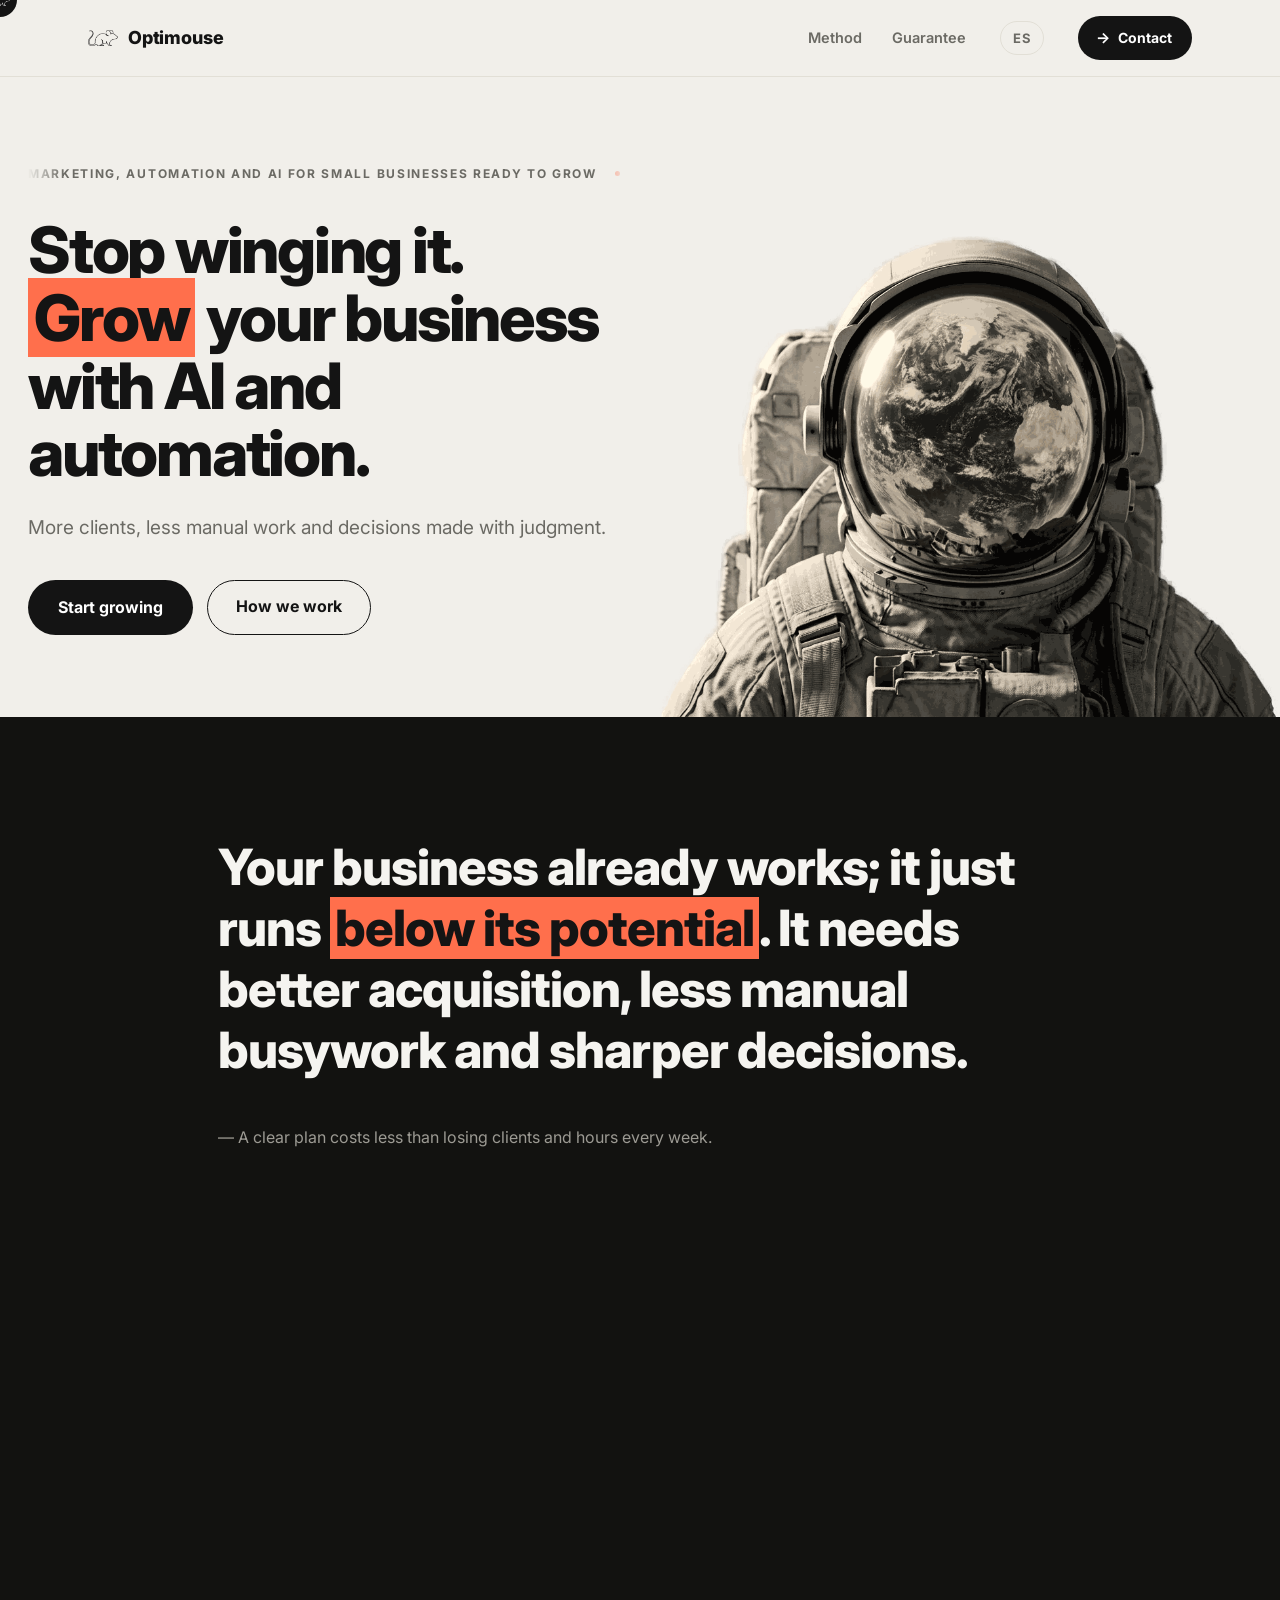
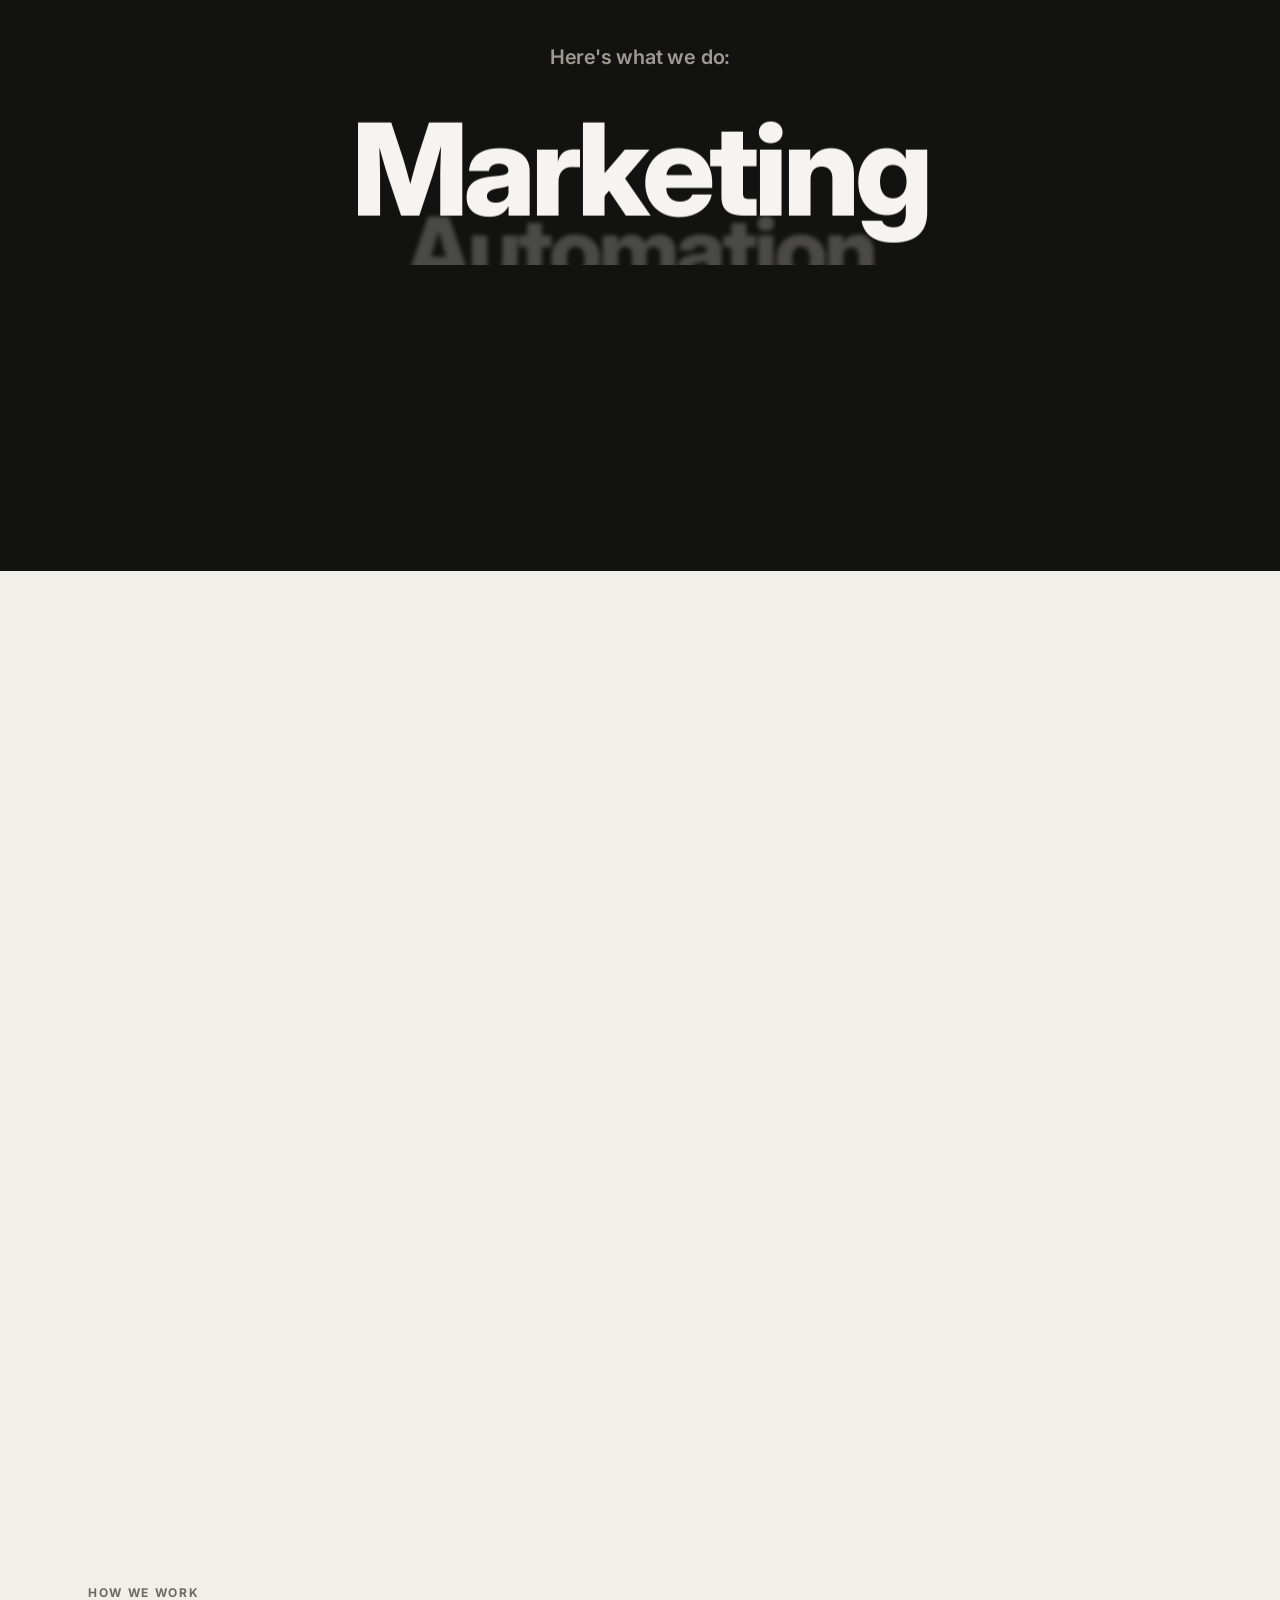
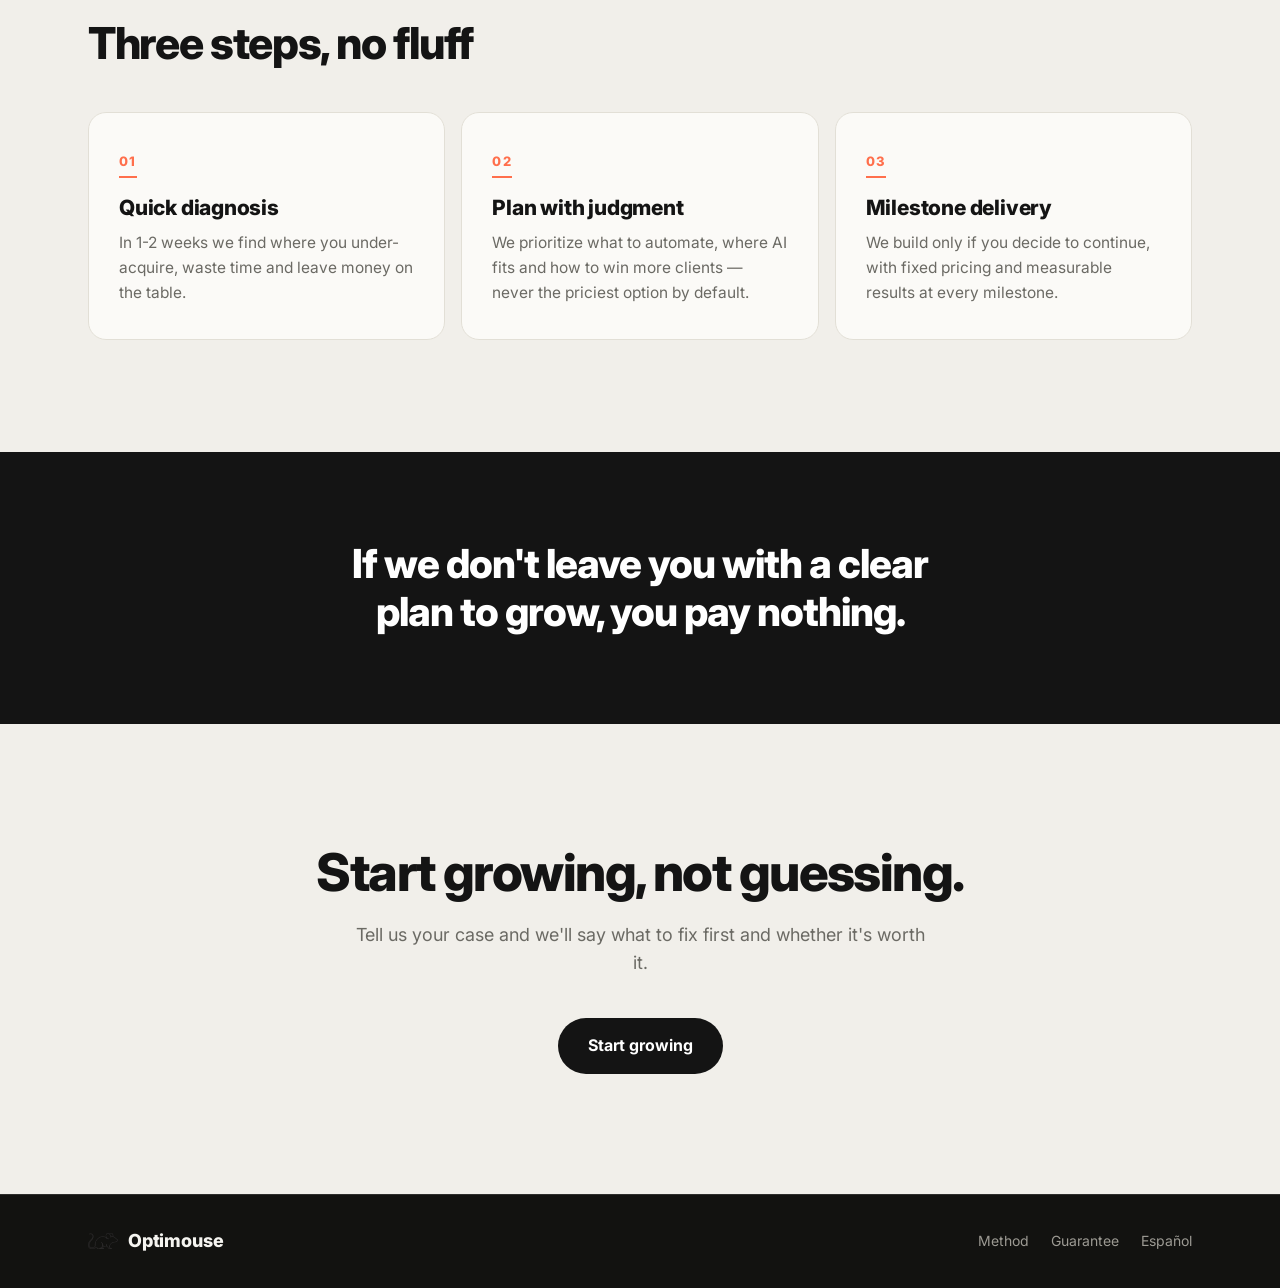
==== commit ccc4b1c0: "Fix padding movil, idioma por defecto EN y enlace LinkedIn 1. Padding movil: .quote-inner, .guarante" ====
--- a/en/index.html
+++ b/en/index.html
@@ -118,7 +118,7 @@
 
 <div class="float-bar float-hidden" id="float-bar">
   <a class="float-btn float-btn-primary" href="https://calendar.app.google/JsAp8YLcphyeCLzh8" target="_blank" rel="noopener"><span class="cta-ico">📅</span>Book a call</a>
-  <a class="float-btn float-btn-secondary" href="https://www.linkedin.com/company/CAMBIA-ESTE-PERFIL" target="_blank" rel="noopener"><span class="cta-ico">in</span>LinkedIn</a>
+  <a class="float-btn float-btn-secondary" href="https://www.linkedin.com/company/optimouse/" target="_blank" rel="noopener"><span class="cta-ico">in</span>LinkedIn</a>
 </div>
 </body>
 </html>
--- a/styles.css
+++ b/styles.css
@@ -84,7 +84,7 @@
 
 /* ---------- Sección oscura: frase-cita ---------- */
 .quote{background:var(--dark);color:var(--on-dark)}
-.quote-inner{padding:120px 0;max-width:900px}
+.quote-inner{padding-top:120px;padding-bottom:120px;max-width:900px}
 .quote p.big{font-weight:800;font-size:clamp(30px,4.4vw,50px);line-height:1.22;letter-spacing:-.02em;margin-bottom:44px}
 .quote .micro{font-size:16px;color:var(--on-dark-mid);max-width:56ch}
 .quote .micro::before{content:"— "}
@@ -119,7 +119,7 @@
 
 /* ---------- Garantía ---------- */
 .guarantee{background:var(--ink);color:var(--white)}
-.guarantee-inner{padding:88px 0;text-align:center}
+.guarantee-inner{padding-top:88px;padding-bottom:88px;text-align:center}
 .guarantee h2{font-weight:800;font-size:clamp(28px,3.6vw,40px);letter-spacing:-.025em;line-height:1.2;max-width:22ch;margin:0 auto}
 
 /* ---------- Contacto ---------- */
@@ -129,7 +129,7 @@
 
 /* ---------- Footer ---------- */
 .site-footer{background:var(--dark);color:var(--on-dark-mid);border-top:1px solid var(--line-dark)}
-.footer-inner{display:flex;align-items:center;justify-content:space-between;gap:20px;padding:32px 0;font-size:14px;flex-wrap:wrap}
+.footer-inner{display:flex;align-items:center;justify-content:space-between;gap:20px;padding-top:32px;padding-bottom:32px;font-size:14px;flex-wrap:wrap}
 .footer-inner .brand{color:var(--on-dark)}
 .footer-links{display:flex;gap:22px}
 .footer-links a:hover{color:var(--on-dark)}
@@ -182,11 +182,11 @@
   .section{padding:64px 0}
   .section h2{font-size:28px}
   .how-grid{grid-template-columns:1fr}
-  .quote-inner{padding:72px 0}
+  .quote-inner{padding-top:72px;padding-bottom:72px}
   .quote p.big{font-size:26px}
   .contact{padding:72px 0}
   .contact h2{font-size:30px}
-  .guarantee-inner{padding:56px 0}
+  .guarantee-inner{padding-top:56px;padding-bottom:56px}
 }
 
 /* ---------- Modo oscuro (tema propio y coherente: todo oscuro, sin mezclas) ---------- */
